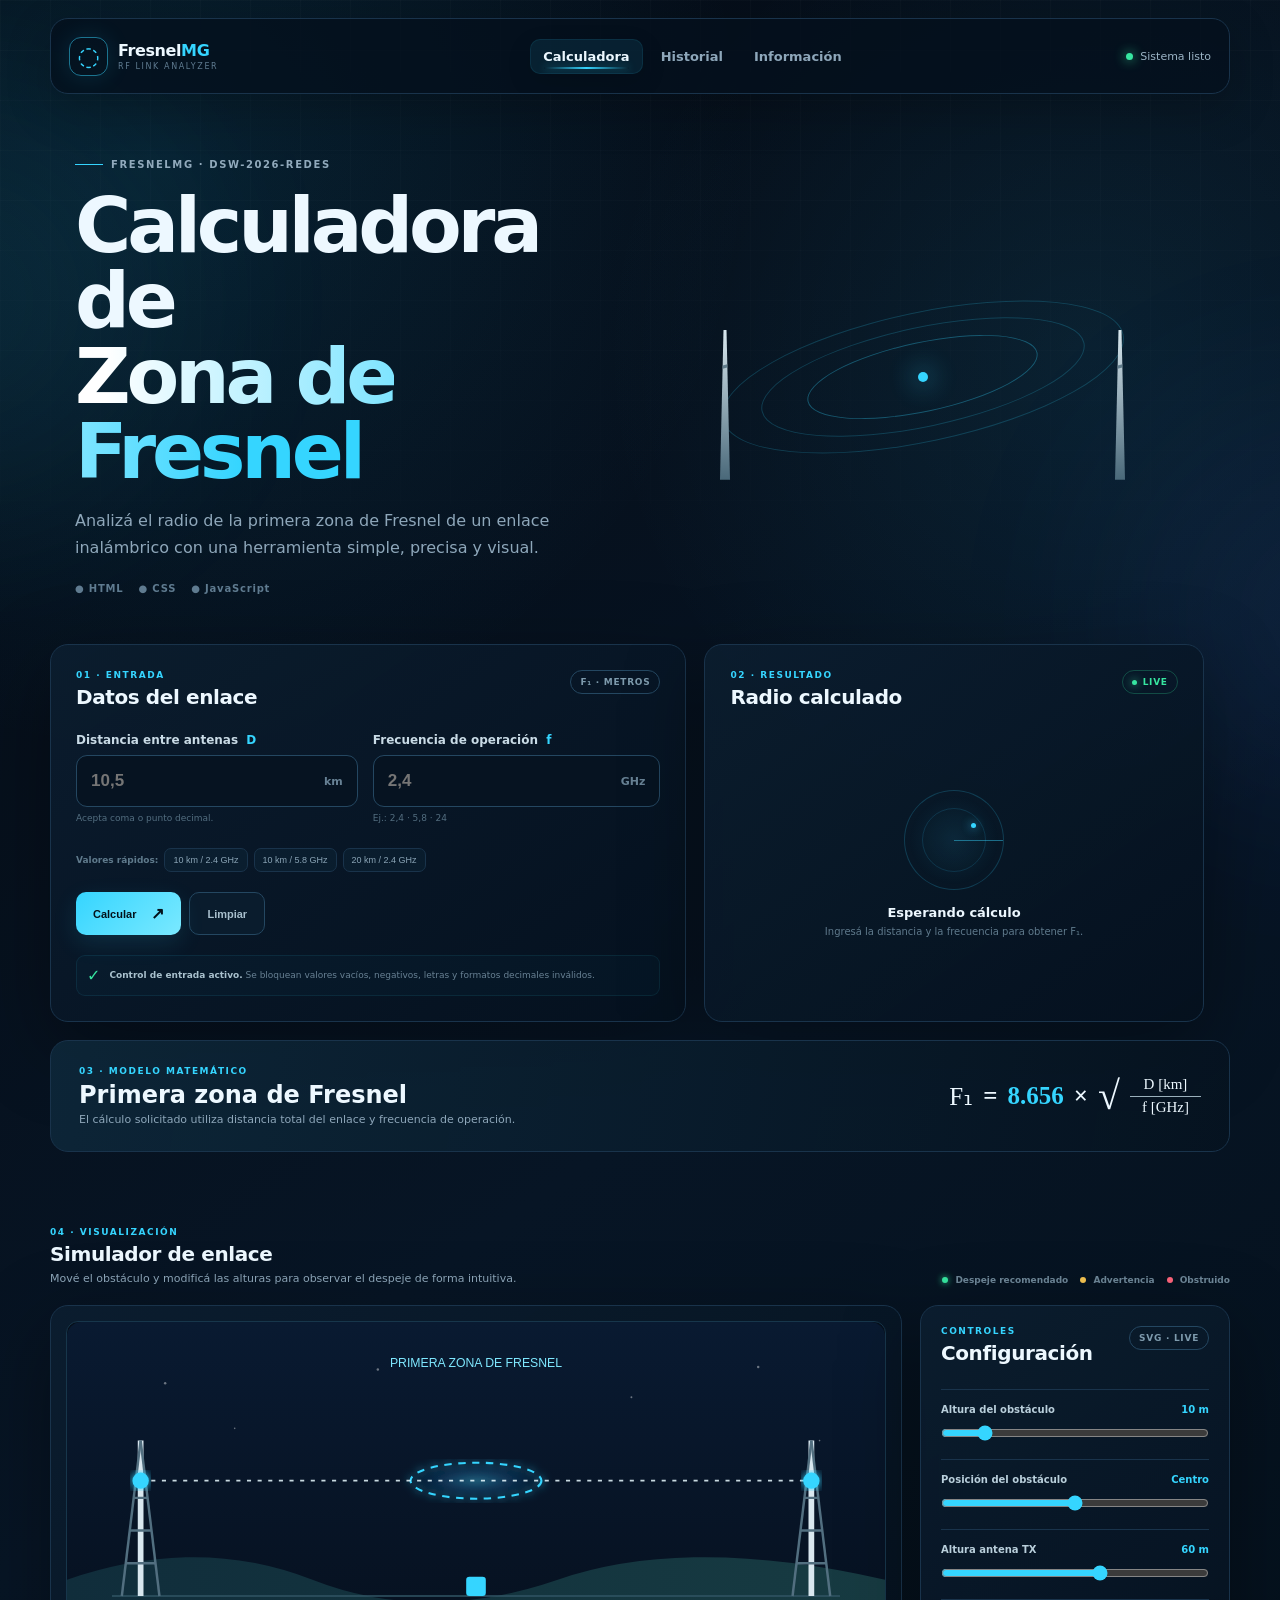
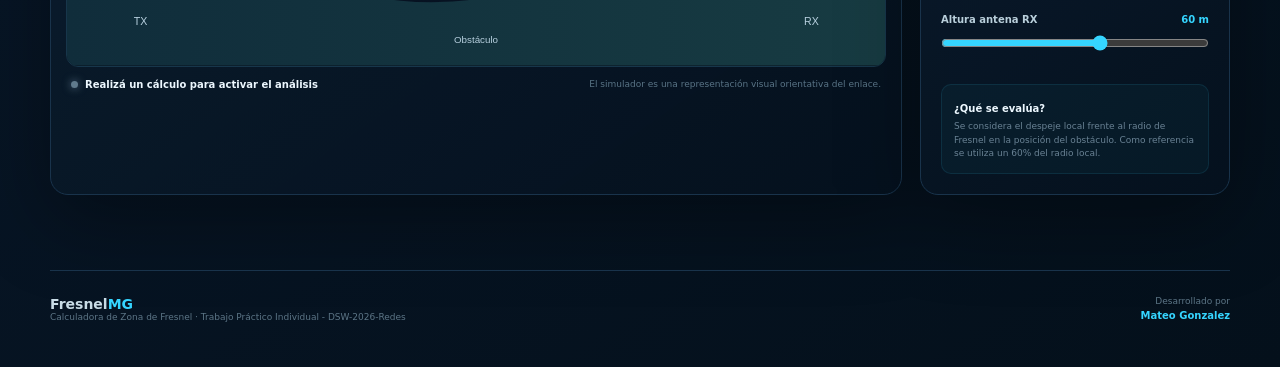
==== index.html @ ba24b6ab "trabajo subido" ====
<!DOCTYPE html>
<html lang="es">
<head>
  <meta charset="UTF-8">
  <meta name="viewport" content="width=device-width, initial-scale=1.0">
  <meta name="description" content="FresnelMG - herramienta profesional para el cálculo y análisis de la primera zona de Fresnel">
  <title>FresnelMG | Calculadora de Zona Fresnel</title>
  <link rel="stylesheet" href="style/styles.css">
</head>
<body>
  <div class="ambient ambient-one"></div>
  <div class="ambient ambient-two"></div>

  <header class="topbar">
    <a class="logo" href="index.html" aria-label="FresnelMG inicio">
      <span class="logo-mark">◌</span>
      <span>
        <strong>Fresnel<span>MG</span></strong>
        <small>RF LINK ANALYZER</small>
      </span>
    </a>

    <nav class="nav" aria-label="Navegación principal">
      <a class="active" href="index.html">Calculadora</a>
      <a class="" href="historial.html">Historial</a>
      <a class="" href="informacion.html">Información</a>
    </nav>

    <div class="status-pill"><i></i> Sistema listo</div>
  </header>

  <main id="inicio">
    <section class="hero" id="calculadora">
      <div class="hero-copy">
        <div class="kicker"><span></span> FresnelMG · DSW-2026-Redes</div>
        <h1>Calculadora de<br><em>Zona de Fresnel</em></h1>
        <p>Analizá el radio de la primera zona de Fresnel de un enlace inalámbrico con una herramienta simple, precisa y visual.</p>
        <div class="hero-meta">
          <span>● HTML</span>
          <span>● CSS</span>
          <span>● JavaScript</span>
        </div>
      </div>

      <div class="hero-orbit" aria-hidden="true">
        <div class="orbit orbit-a"></div>
        <div class="orbit orbit-b"></div>
        <div class="orbit orbit-c"></div>
        <div class="signal-dot"></div>
        <div class="tower tower-left"><b></b></div>
        <div class="tower tower-right"><b></b></div>
      </div>
    </section>
    <section class="workspace">
      <article class="panel calculator-panel">
        <div class="panel-head">
          <div>
            <span class="eyebrow">01 · Entrada</span>
            <h2>Datos del enlace</h2>
          </div>
          <span class="chip">F₁ · METROS</span>
        </div>

        <form id="calcForm" novalidate>
          <div class="input-grid">
            <label class="input-field">
              <span>Distancia entre antenas <b>D</b></span>
              <div class="input-box">
                <input id="distance" type="text" inputmode="decimal" autocomplete="off" placeholder="10,5" maxlength="20">
                <span>km</span>
              </div>
              <small class="hint">Acepta coma o punto decimal.</small>
              <small id="distanceError" class="field-error"></small>
            </label>

            <label class="input-field">
              <span>Frecuencia de operación <b>f</b></span>
              <div class="input-box">
                <input id="frequency" type="text" inputmode="decimal" autocomplete="off" placeholder="2,4" maxlength="20">
                <span>GHz</span>
              </div>
              <small class="hint">Ej.: 2,4 · 5,8 · 24</small>
              <small id="frequencyError" class="field-error"></small>
            </label>
          </div>

          <div class="quick-values">
            <span>Valores rápidos:</span>
            <button type="button" data-distance="10" data-frequency="2.4">10 km / 2.4 GHz</button>
            <button type="button" data-distance="10" data-frequency="5.8">10 km / 5.8 GHz</button>
            <button type="button" data-distance="20" data-frequency="2.4">20 km / 2.4 GHz</button>
          </div>

          <div class="form-actions">
            <button class="btn btn-primary" type="submit"><span>Calcular</span><b>↗</b></button>
            <button class="btn btn-ghost" type="button" id="clearBtn">Limpiar</button>
          </div>
        </form>

        <div class="validation-note">
          <span>✓</span>
          <p><strong>Control de entrada activo.</strong> Se bloquean valores vacíos, negativos, letras y formatos decimales inválidos.</p>
        </div>
      </article>

      <article class="panel result-panel" id="resultPanel">
        <div class="panel-head">
          <div>
            <span class="eyebrow">02 · Resultado</span>
            <h2>Radio calculado</h2>
          </div>
          <span class="live-dot">LIVE</span>
        </div>

        <div id="emptyResult" class="empty-result">
          <div class="radar"><span></span></div>
          <strong>Esperando cálculo</strong>
          <p>Ingresá la distancia y la frecuencia para obtener F₁.</p>
        </div>

        <div id="resultContent" class="result-content hidden">
          <div class="big-number"><span id="resultValue">00.00</span><small>m</small></div>
          <div class="result-badge"><span>✓</span> Cálculo válido</div>
          <div class="calculation-line" id="calculationLine"></div>
          <div class="result-stats">
            <div><span>Distancia</span><strong id="statDistance">—</strong></div>
            <div><span>Frecuencia</span><strong id="statFrequency">—</strong></div>
            <div><span>Precisión</span><strong>2 dec.</strong></div>
          </div>
        </div>
      </article>
    </section>
    <section class="formula-strip">
      <div class="formula-copy">
        <span class="eyebrow">03 · Modelo matemático</span>
        <h2>Primera zona de Fresnel</h2>
        <p>El cálculo solicitado utiliza distancia total del enlace y frecuencia de operación.</p>
      </div>
      <div class="formula">
        <span>F₁</span><b>=</b><strong>8.656</strong><b>×</b><span class="sqrt">√</span>
        <span class="frac"><i>D [km]</i><i>f [GHz]</i></span>
      </div>
    </section>

    <section class="section" id="simulador">
      <div class="section-heading">
        <div>
          <span class="eyebrow">04 · Visualización</span>
          <h2>Simulador de enlace</h2>
          <p>Mové el obstáculo y modificá las alturas para observar el despeje de forma intuitiva.</p>
        </div>
        <div class="legend-inline">
          <span><i class="dot green"></i> Despeje recomendado</span>
          <span><i class="dot yellow"></i> Advertencia</span>
          <span><i class="dot red"></i> Obstruido</span>
        </div>
      </div>

      <div class="simulator-grid">
        <article class="panel simulation-card">
          <div class="scene-wrap">
            <svg id="scene" viewBox="0 0 1000 420" role="img" aria-label="Simulación de dos antenas y zona de Fresnel">
              <defs>
                <linearGradient id="sky" x1="0" x2="0" y1="0" y2="1">
                  <stop offset="0" stop-color="#091a31"/>
                  <stop offset="1" stop-color="#06101e"/>
                </linearGradient>
                <linearGradient id="ground" x1="0" x2="1">
                  <stop offset="0" stop-color="#102d3b"/>
                  <stop offset="1" stop-color="#173b42"/>
                </linearGradient>
                <radialGradient id="zoneFill">
                  <stop offset="0" stop-color="#48d9ff" stop-opacity=".22"/>
                  <stop offset=".65" stop-color="#2196f3" stop-opacity=".08"/>
                  <stop offset="1" stop-color="#2196f3" stop-opacity="0"/>
                </radialGradient>
                <filter id="glow">
                  <feGaussianBlur stdDeviation="5" result="b"/>
                  <feMerge><feMergeNode in="b"/><feMergeNode in="SourceGraphic"/></feMerge>
                </filter>
              </defs>

              <rect width="1000" height="420" rx="18" fill="url(#sky)"/>
              <g opacity=".4">
                <circle cx="120" cy="75" r="1.5" fill="#fff"/>
                <circle cx="205" cy="130" r="1" fill="#fff"/>
                <circle cx="380" cy="58" r="1.5" fill="#fff"/>
                <circle cx="690" cy="92" r="1.2" fill="#fff"/>
                <circle cx="845" cy="55" r="1.5" fill="#fff"/>
                <circle cx="920" cy="145" r="1" fill="#fff"/>
              </g>

              <path d="M0 315 Q160 260 300 315 T600 315 T1000 315 V420 H0Z" fill="url(#ground)"/>
              <line x1="55" y1="335" x2="945" y2="335" stroke="#315565" stroke-width="2"/>

              <ellipse id="fresnelZone" cx="500" cy="145" rx="360" ry="72" fill="url(#zoneFill)" stroke="#35d5ff" stroke-width="2.5" stroke-dasharray="9 8" filter="url(#glow)"/>
              <line id="linkLine" x1="90" y1="145" x2="910" y2="145" stroke="#e9fbff" stroke-opacity=".85" stroke-width="2" stroke-dasharray="5 8"/>

              <g id="leftTower">
                <line x1="90" y1="335" x2="90" y2="145" stroke="#d9e7ef" stroke-width="7"/>
                <line x1="67" y1="335" x2="90" y2="145" stroke="#526f80" stroke-width="3"/>
                <line x1="113" y1="335" x2="90" y2="145" stroke="#526f80" stroke-width="3"/>
                <line x1="72" y1="295" x2="108" y2="295" stroke="#526f80" stroke-width="3"/>
                <line x1="77" y1="255" x2="103" y2="255" stroke="#526f80" stroke-width="3"/>
                <line x1="82" y1="215" x2="98" y2="215" stroke="#526f80" stroke-width="3"/>
                <circle id="leftHead" cx="90" cy="145" r="10" fill="#35d5ff" filter="url(#glow)"/>
              </g>

              <g id="rightTower">
                <line x1="910" y1="335" x2="910" y2="145" stroke="#d9e7ef" stroke-width="7"/>
                <line x1="887" y1="335" x2="910" y2="145" stroke="#526f80" stroke-width="3"/>
                <line x1="933" y1="335" x2="910" y2="145" stroke="#526f80" stroke-width="3"/>
                <line x1="892" y1="295" x2="928" y2="295" stroke="#526f80" stroke-width="3"/>
                <line x1="897" y1="255" x2="923" y2="255" stroke="#526f80" stroke-width="3"/>
                <line x1="902" y1="215" x2="918" y2="215" stroke="#526f80" stroke-width="3"/>
                <circle id="rightHead" cx="910" cy="145" r="10" fill="#35d5ff" filter="url(#glow)"/>
              </g>

              <g id="obstacleGroup">
                <rect id="obstacle" x="488" y="305" width="24" height="30" rx="4" fill="#35d5ff"/>
                <path id="obstacleGlow" d="" fill="none" stroke="#35d5ff" stroke-width="2" opacity=".5"/>
              </g>

              <g id="sceneLabels" fill="#b8d0df" font-family="Inter, sans-serif">
                <text x="90" y="370" text-anchor="middle" font-size="13">TX</text>
                <text x="910" y="370" text-anchor="middle" font-size="13">RX</text>
                <text id="zoneLabel" x="500" y="55" text-anchor="middle" font-size="15" fill="#7fe8ff">PRIMERA ZONA DE FRESNEL</text>
                <text id="obstacleLabel" x="500" y="392" text-anchor="middle" font-size="12">Obstáculo</text>
              </g>
            </svg>
          </div>

          <div class="scene-result" id="sceneResult">
            <div><span class="scene-status-dot"></span><strong>Realizá un cálculo para activar el análisis</strong></div>
            <p>El simulador es una representación visual orientativa del enlace.</p>
          </div>
        </article>

        <aside class="panel controls-card">
          <div class="panel-head">
            <div>
              <span class="eyebrow">Controles</span>
              <h2>Configuración</h2>
            </div>
            <span class="chip">SVG · LIVE</span>
          </div>

          <div class="control">
            <div><label for="obstacleHeight">Altura del obstáculo</label><output id="obstacleHeightValue">10 m</output></div>
            <input id="obstacleHeight" type="range" min="0" max="70" value="10">
          </div>

          <div class="control">
            <div><label for="obstaclePosition">Posición del obstáculo</label><output id="obstaclePositionValue">Centro</output></div>
            <input id="obstaclePosition" type="range" min="5" max="95" value="50">
          </div>

          <div class="control">
            <div><label for="txHeight">Altura antena TX</label><output id="txHeightValue">60 m</output></div>
            <input id="txHeight" type="range" min="30" max="80" value="60">
          </div>

          <div class="control">
            <div><label for="rxHeight">Altura antena RX</label><output id="rxHeightValue">60 m</output></div>
            <input id="rxHeight" type="range" min="30" max="80" value="60">
          </div>

          <div class="sim-note">
            <strong>¿Qué se evalúa?</strong>
            <p>Se considera el despeje local frente al radio de Fresnel en la posición del obstáculo. Como referencia se utiliza un 60% del radio local.</p>
          </div>
        </aside>
      </div>
    </section>
  </main>

  <footer class="footer">
    <div>
      <strong>Fresnel<span>MG</span></strong>
      <p>Calculadora de Zona de Fresnel · Trabajo Práctico Individual - DSW-2026-Redes</p>
    </div>
    <div class="footer-author">
      <span>Desarrollado por</span>
      <strong>Mateo Gonzalez</strong>
    </div>
  </footer>

  <div id="toast" class="toast" role="status"></div>

  <script src="js/script.js"></script>
</body>
</html>
---- style/styles.css ----
*{box-sizing:border-box;margin:0;padding:0}
:root{--bg:#050b14;--bg2:#071525;--panel:rgba(9,22,38,.82);--line:#19334b;--line2:#244761;--text:#edf8ff;--muted:#8ea7ba;--cyan:#35d5ff;--cyan2:#149ed0;--green:#37e6a1;--yellow:#f5c451;--red:#ff657c;--shadow:0 24px 80px rgba(0,0,0,.35)}
html{scroll-behavior:smooth}
body{min-height:100vh;background:radial-gradient(circle at 12% 8%,rgba(20,158,208,.14),transparent 28%),radial-gradient(circle at 85% 18%,rgba(53,213,255,.08),transparent 25%),linear-gradient(145deg,var(--bg),var(--bg2) 55%,#04101b);color:var(--text);font-family:Inter,ui-sans-serif,system-ui,-apple-system,BlinkMacSystemFont,"Segoe UI",sans-serif;overflow-x:hidden}
body:before{content:"";position:fixed;inset:0;pointer-events:none;background-image:linear-gradient(rgba(255,255,255,.018) 1px,transparent 1px),linear-gradient(90deg,rgba(255,255,255,.018) 1px,transparent 1px);background-size:50px 50px;mask-image:linear-gradient(to bottom,black,transparent 80%);z-index:-2}
.ambient{position:fixed;width:420px;height:420px;border-radius:50%;filter:blur(110px);opacity:.08;pointer-events:none;z-index:-1}.ambient-one{background:#35d5ff;top:10%;left:-250px}.ambient-two{background:#4f7cff;right:-260px;top:45%}
.topbar{width:min(1180px,calc(100% - 32px));height:76px;margin:18px auto 0;border:1px solid var(--line);background:rgba(5,16,29,.78);backdrop-filter:blur(20px);border-radius:18px;display:flex;align-items:center;padding:0 18px;position:sticky;top:14px;z-index:20;box-shadow:0 15px 45px rgba(0,0,0,.22)}
.logo{display:flex;align-items:center;gap:10px;color:var(--text);text-decoration:none;min-width:225px}.logo-mark{width:39px;height:39px;display:grid;place-items:center;border:1px solid rgba(53,213,255,.5);border-radius:12px;color:var(--cyan);font-size:26px;box-shadow:0 0 24px rgba(53,213,255,.12)}.logo strong{display:block;letter-spacing:-.4px}.logo strong span,.footer strong span{color:var(--cyan)}.logo small{display:block;color:#607c91;font-size:8px;letter-spacing:.2em;margin-top:2px}
.nav{display:flex;gap:5px;flex:1;justify-content:center;align-items:center}
.nav a{position:relative;color:var(--muted);text-decoration:none;font-size:13px;font-weight:700;padding:10px 13px;border-radius:10px;transition:color .25s ease,background .25s ease,transform .25s ease,box-shadow .25s ease;overflow:hidden}
.nav a::before{content:"";position:absolute;left:14px;right:14px;bottom:5px;height:2px;border-radius:999px;background:linear-gradient(90deg,transparent,var(--cyan),transparent);transform:scaleX(0);transform-origin:center;transition:transform .3s ease,opacity .3s ease;opacity:.65}
.nav a::after{content:"";position:absolute;top:0;left:-90%;width:55%;height:100%;background:linear-gradient(90deg,transparent,rgba(255,255,255,.13),transparent);transform:skewX(-18deg);transition:left .55s ease;pointer-events:none}
.nav a:hover{color:var(--text);background:rgba(53,213,255,.07);transform:translateY(-1px)}
.nav a:hover::before,.nav a.active::before{transform:scaleX(1)}
.nav a:hover::after{left:135%}
.nav a.active{color:var(--text);background:rgba(53,213,255,.09);box-shadow:inset 0 0 0 1px rgba(53,213,255,.09),0 8px 24px rgba(0,0,0,.14)}
.nav a.active::before{opacity:1;box-shadow:0 0 10px rgba(53,213,255,.45)}
.nav a:focus-visible{outline:2px solid rgba(53,213,255,.7);outline-offset:2px}
.status-pill{font-size:11px;color:#9bb4c5;display:flex;align-items:center;gap:7px;min-width:120px;justify-content:flex-end}.status-pill i{width:7px;height:7px;border-radius:50%;background:var(--green);box-shadow:0 0 12px var(--green)}
main{width:min(1180px,calc(100% - 32px));margin:auto}
.hero{min-height:390px;display:grid;grid-template-columns:1fr 1fr;align-items:center;position:relative;padding:65px 25px 50px}.hero-copy{max-width:650px}.kicker{display:flex;align-items:center;gap:8px;color:#91aabc;text-transform:uppercase;letter-spacing:.16em;font-size:10px;font-weight:800}.kicker span{width:28px;height:1px;background:var(--cyan)}h1{font-size:clamp(44px,6vw,78px);line-height:.98;letter-spacing:-.055em;margin:18px 0}h1 em{font-style:normal;color:transparent;background:linear-gradient(90deg,#fff 5%,var(--cyan) 80%);background-clip:text;-webkit-background-clip:text} .hero-copy>p{max-width:560px;color:var(--muted);font-size:16px;line-height:1.7}.hero-meta{display:flex;gap:15px;flex-wrap:wrap;margin-top:22px;color:#607c91;font-size:10px;font-weight:800;letter-spacing:.08em}
.hero-orbit{height:330px;position:relative;display:grid;place-items:center}.orbit{position:absolute;border:1px solid rgba(53,213,255,.2);border-radius:50%;transform:rotate(-12deg)}.orbit-a{width:410px;height:130px}.orbit-b{width:330px;height:100px}.orbit-c{width:235px;height:70px;border-color:rgba(53,213,255,.32)}.signal-dot{width:10px;height:10px;border-radius:50%;background:var(--cyan);box-shadow:0 0 25px 8px rgba(53,213,255,.2);animation:pulse 2.5s infinite}.tower{position:absolute;bottom:62px;width:10px;height:150px;background:linear-gradient(#d9e8ef,#496879);clip-path:polygon(35% 0,65% 0,100% 100%,0 100%)}.tower b{position:absolute;width:30px;height:3px;background:#617c8b;top:35px;left:-10px;transform:rotate(-15deg)}.tower-left{left:80px}.tower-right{right:80px}@keyframes pulse{50%{transform:scale(1.5);opacity:.7}}
.workspace{display:grid;grid-template-columns:1.05fr .95fr;gap:18px}.panel{border:1px solid var(--line);background:linear-gradient(145deg,rgba(12,30,48,.88),rgba(5,17,30,.92));border-radius:18px;box-shadow:var(--shadow);backdrop-filter:blur(14px)}.calculator-panel,.result-panel{padding:25px}.panel-head{display:flex;justify-content:space-between;align-items:flex-start;gap:15px;margin-bottom:24px}.eyebrow{display:block;color:var(--cyan);font-size:9px;letter-spacing:.17em;font-weight:900;text-transform:uppercase;margin-bottom:5px}.panel h2,.section-heading h2{font-size:20px;letter-spacing:-.02em}.chip,.live-dot{border:1px solid var(--line2);border-radius:999px;padding:6px 9px;color:#7e9bad;font-size:9px;font-weight:900;letter-spacing:.08em}.live-dot{color:var(--green);border-color:rgba(55,230,161,.25);display:flex;align-items:center;gap:6px}.live-dot:before{content:"";width:5px;height:5px;background:var(--green);border-radius:50%;box-shadow:0 0 8px var(--green)}
.input-grid{display:grid;grid-template-columns:1fr 1fr;gap:15px}.input-field>span{display:block;font-size:12px;font-weight:800;color:#c9dbe6;margin-bottom:8px}.input-field>span b{color:var(--cyan);margin-left:4px}.input-box{height:52px;display:flex;align-items:center;border:1px solid var(--line2);background:#061321;border-radius:11px;transition:.2s}.input-box:focus-within{border-color:var(--cyan);box-shadow:0 0 0 3px rgba(53,213,255,.07)}.input-box.invalid{border-color:var(--red);box-shadow:0 0 0 3px rgba(255,101,124,.07)}.input-box input{min-width:0;flex:1;height:100%;border:0;outline:0;background:transparent;color:var(--text);font-size:17px;font-weight:750;padding:0 14px}.input-box>span{color:#678194;font-size:11px;font-weight:900;padding-right:14px}.hint{display:block;color:#536e80;font-size:9px;margin-top:6px}.field-error{display:block;color:var(--red);font-size:9px;min-height:13px;margin-top:4px}.quick-values{display:flex;align-items:center;gap:6px;flex-wrap:wrap;margin-top:8px}.quick-values>span{color:#5f7a8c;font-size:9px;font-weight:800}.quick-values button{border:1px solid var(--line);background:rgba(53,213,255,.035);color:#8ba5b7;border-radius:7px;padding:6px 8px;font-size:9px;cursor:pointer}.quick-values button:hover{border-color:#35627c;color:var(--cyan)}
.form-actions{display:flex;gap:8px;margin-top:20px}.btn{border:0;border-radius:10px;padding:12px 17px;font-weight:900;font-size:11px;cursor:pointer;transition:.18s}.btn:hover{transform:translateY(-1px)}.btn-primary{background:linear-gradient(135deg,var(--cyan),#7ae9ff);color:#03111a;box-shadow:0 8px 25px rgba(53,213,255,.12);display:flex;align-items:center;gap:15px}.btn-primary b{font-size:16px}.btn-ghost{background:#0a1c2d;border:1px solid var(--line2);color:#a9c0ce}.btn.small{padding:9px 12px}.validation-note{display:flex;gap:9px;align-items:center;margin-top:20px;padding:10px;border:1px solid rgba(53,213,255,.09);background:rgba(53,213,255,.025);border-radius:9px}.validation-note span{color:var(--green);font-weight:900}.validation-note p{font-size:9px;color:#688194;line-height:1.45}.validation-note strong{color:#a9c1ce}
.empty-result{min-height:260px;display:grid;place-content:center;text-align:center}.empty-result strong{margin-top:15px;font-size:13px}.empty-result p{color:#5f7a8c;font-size:10px;margin-top:6px}.radar{width:100px;height:100px;border:1px solid rgba(53,213,255,.2);border-radius:50%;margin:auto;position:relative;overflow:hidden;background:radial-gradient(circle,rgba(53,213,255,.09),transparent 65%)}.radar:before{content:"";position:absolute;width:50%;height:1px;top:50%;left:50%;background:rgba(53,213,255,.45);transform-origin:left;animation:scan 2s linear infinite}.radar:after{content:"";position:absolute;inset:17px;border:1px solid rgba(53,213,255,.14);border-radius:50%}.radar span{position:absolute;width:5px;height:5px;background:var(--cyan);border-radius:50%;top:32px;left:66px;box-shadow:0 0 10px var(--cyan)}@keyframes scan{to{transform:rotate(360deg)}}
.hidden{display:none!important}.result-content{min-height:260px;display:flex;flex-direction:column;align-items:center;justify-content:center}.big-number{display:flex;align-items:baseline;gap:7px;color:var(--cyan);text-shadow:0 0 30px rgba(53,213,255,.13)}.big-number span{font-size:clamp(55px,7vw,82px);font-weight:900;letter-spacing:-.065em;line-height:1}.big-number small{font-size:14px;color:#7fa0b2;font-weight:900}.result-badge{margin-top:12px;color:var(--green);background:rgba(55,230,161,.06);border:1px solid rgba(55,230,161,.18);border-radius:999px;padding:6px 10px;font-size:9px;font-weight:900}.calculation-line{font-family:Georgia,serif;color:#7c99aa;font-size:13px;margin:14px 0;text-align:center}.result-stats{width:100%;display:grid;grid-template-columns:repeat(3,1fr);border-top:1px solid var(--line);margin-top:5px;padding-top:16px;gap:10px}.result-stats div{text-align:center}.result-stats span{display:block;color:#557184;font-size:8px;text-transform:uppercase;letter-spacing:.12em}.result-stats strong{display:block;margin-top:4px;font-size:11px;color:#c6d9e4}
.formula-strip{margin-top:18px;padding:25px 28px;border:1px solid var(--line);background:linear-gradient(100deg,rgba(14,42,61,.8),rgba(6,19,32,.75));border-radius:18px;display:flex;align-items:center;justify-content:space-between;gap:25px}.formula-copy p{color:var(--muted);font-size:11px;margin-top:4px}.formula{display:flex;align-items:center;gap:10px;font-family:Georgia,"Times New Roman",serif;font-size:25px;white-space:nowrap}.formula strong{color:var(--cyan)}.formula .sqrt{font-size:40px;line-height:0}.frac{display:inline-flex;flex-direction:column;text-align:center;font-size:15px;line-height:1.05}.frac i{font-style:normal;padding:3px 12px}.frac i:first-child{border-bottom:1px solid #9ab0bc}
.section{padding:75px 0 0}.section-heading{display:flex;justify-content:space-between;align-items:flex-end;gap:20px;margin-bottom:20px}.section-heading>div:first-child{max-width:680px}.section-heading p{color:var(--muted);font-size:11px;margin-top:6px}.legend-inline{display:flex;gap:12px;flex-wrap:wrap;color:#6e8798;font-size:9px;font-weight:800}.dot{width:6px;height:6px;border-radius:50%;display:inline-block;margin-right:4px}.green{background:var(--green);box-shadow:0 0 7px var(--green)}.yellow{background:var(--yellow)}.red{background:var(--red)}
.simulator-grid{display:grid;grid-template-columns:1fr 310px;gap:18px}.simulation-card{padding:15px}.scene-wrap{overflow:hidden;border-radius:12px;border:1px solid #17364b;background:#06101b}.scene-wrap svg{display:block;width:100%;height:auto}.scene-result{display:flex;justify-content:space-between;align-items:center;padding:12px 5px 3px;gap:15px}.scene-result div{font-size:10px}.scene-result p{color:#597486;font-size:9px}.scene-status-dot{display:inline-block;width:7px;height:7px;background:#617b8d;border-radius:50%;margin-right:7px}.controls-card{padding:20px}.control{padding:14px 0;border-top:1px solid var(--line)}.control:first-of-type{border-top:0}.control>div{display:flex;justify-content:space-between;gap:10px;margin-bottom:10px}.control label{font-size:10px;color:#b9cfdb;font-weight:800}.control output{font-size:10px;color:var(--cyan);font-weight:900}.control input[type=range]{width:100%;accent-color:var(--cyan);cursor:pointer}.sim-note{margin-top:15px;padding:12px;border-radius:10px;background:rgba(53,213,255,.04);border:1px solid rgba(53,213,255,.1)}.sim-note strong{font-size:10px}.sim-note p{color:#698294;font-size:9px;line-height:1.5;margin-top:4px}
.history-card{padding:15px}.history-toolbar{display:flex;justify-content:space-between;gap:15px;align-items:center;margin-bottom:10px}.history-count{color:#668094;font-size:10px}.history-count strong{color:var(--cyan);font-size:16px}.history-toolbar input{width:min(320px,100%);background:#061321;border:1px solid var(--line);outline:0;color:var(--text);border-radius:9px;padding:9px 11px;font-size:10px}.table-wrap{overflow:auto}table{width:100%;border-collapse:collapse;min-width:620px}th,td{text-align:left;padding:12px 10px;border-top:1px solid var(--line);font-size:10px}th{color:#597486;font-size:8px;text-transform:uppercase;letter-spacing:.12em}td{color:#b9ced9}td strong{color:var(--cyan)}.delete-row{border:0;background:transparent;color:#607b8d;cursor:pointer;font-size:13px}.delete-row:hover{color:var(--red)}.empty-history{text-align:center;padding:35px;color:#5c7586;font-size:10px}
.info-grid{display:grid;grid-template-columns:repeat(4,1fr);gap:12px}.info-card{border:1px solid var(--line);background:rgba(8,23,38,.75);border-radius:15px;padding:19px}.info-icon{width:38px;height:38px;display:grid;place-items:center;border:1px solid rgba(53,213,255,.18);border-radius:10px;color:var(--cyan);font-weight:900;font-size:11px;margin-bottom:18px}.info-card h3{font-size:13px;margin-bottom:6px}.info-card p{color:#71899a;font-size:10px;line-height:1.6;min-height:50px}.info-card strong{display:block;color:#5b7789;font-size:9px;margin-top:12px}.formula-explanation{margin-top:14px;padding:22px;display:grid;grid-template-columns:1fr 1fr;gap:20px;align-items:center}.formula.large{font-size:29px;margin-top:15px}.truncate-box{padding-left:22px;border-left:1px solid var(--line)}.truncate-box h3{font-size:16px;margin:7px 0}.truncate-box p{color:#71899a;font-size:10px;line-height:1.6}
.footer{width:min(1180px,calc(100% - 32px));margin:75px auto 20px;padding:25px 0;border-top:1px solid var(--line);display:flex;justify-content:space-between;gap:20px;color:#5c7586;font-size:9px}.footer strong{color:#c9dce6;font-size:14px}.footer-author{text-align:right}.footer-author span{display:block;margin-bottom:4px}.footer-author strong{color:var(--cyan);font-size:10px}
.toast{position:fixed;right:20px;bottom:20px;background:#0b2032;border:1px solid var(--line2);color:#d5e7ef;padding:11px 14px;border-radius:10px;font-size:10px;box-shadow:var(--shadow);transform:translateY(20px);opacity:0;pointer-events:none;transition:.25s;z-index:50}.toast.show{transform:none;opacity:1}
@media(max-width:900px){.nav a{padding:8px}.status-pill{display:none}.hero{grid-template-columns:1fr}.hero-orbit{height:240px}.workspace,.simulator-grid{grid-template-columns:1fr}.info-grid{grid-template-columns:1fr 1fr}.formula-strip{align-items:flex-start;flex-direction:column}.formula{align-self:center}}
@media(max-width:620px){.topbar{width:calc(100% - 18px);height:auto;min-height:62px;flex-wrap:wrap;padding:10px 12px;gap:8px;top:8px}.logo{min-width:auto}.nav{order:3;width:100%;overflow:auto;justify-content:flex-start}.nav a{font-size:10px;white-space:nowrap}.hero{padding:50px 8px 35px;min-height:0}.hero-orbit{display:none}h1{font-size:47px}.workspace,.input-grid,.info-grid{grid-template-columns:1fr}.calculator-panel,.result-panel{padding:19px}.section{padding-top:55px}.section-heading{align-items:flex-start;flex-direction:column}.legend-inline{display:none}.history-toolbar{align-items:stretch;flex-direction:column}.history-toolbar input{width:100%}.formula-explanation{grid-template-columns:1fr}.truncate-box{padding-left:0;padding-top:18px;border-left:0;border-top:1px solid var(--line)}.formula.large{font-size:22px}.footer{flex-direction:column}.footer-author{text-align:left}.formula-strip{padding:20px}.formula{font-size:20px}.form-actions{flex-direction:column}.btn{width:100%}}

/* =========================================================
   ANIMACIONES PRO — FresnelMG
   ========================================================= */

@keyframes ambientFloatOne {
  0%, 100% { transform: translate3d(0, 0, 0) scale(1); opacity: .08; }
  50% { transform: translate3d(80px, 45px, 0) scale(1.12); opacity: .12; }
}

@keyframes ambientFloatTwo {
  0%, 100% { transform: translate3d(0, 0, 0) scale(1); opacity: .08; }
  50% { transform: translate3d(-70px, -35px, 0) scale(1.16); opacity: .12; }
}

.ambient-one { animation: ambientFloatOne 12s ease-in-out infinite; }
.ambient-two { animation: ambientFloatTwo 15s ease-in-out infinite; }

@keyframes orbitOuter {
  0% { transform: rotate(-12deg) scale(1); opacity: .45; }
  50% { transform: rotate(8deg) scale(1.055); opacity: .9; }
  100% { transform: rotate(-12deg) scale(1); opacity: .45; }
}

@keyframes orbitMiddle {
  0% { transform: rotate(12deg) scale(1); opacity: .35; }
  50% { transform: rotate(-8deg) scale(.94); opacity: .75; }
  100% { transform: rotate(12deg) scale(1); opacity: .35; }
}

@keyframes orbitInner {
  0%, 100% { transform: rotate(-12deg) scale(1); opacity: .55; }
  50% { transform: rotate(-12deg) scale(1.12); opacity: 1; }
}

.orbit-a { animation: orbitOuter 7s ease-in-out infinite; }
.orbit-b { animation: orbitMiddle 5.5s ease-in-out infinite; }
.orbit-c { animation: orbitInner 3.8s ease-in-out infinite; }

@keyframes signalPulse {
  0%, 100% { transform: scale(.85); opacity: .65; box-shadow: 0 0 18px 5px rgba(53,213,255,.14); }
  50% { transform: scale(1.45); opacity: 1; box-shadow: 0 0 32px 12px rgba(53,213,255,.28); }
}

.signal-dot { animation: signalPulse 2.2s ease-in-out infinite; }

@keyframes towerBeacon {
  0%, 78%, 100% { opacity: .5; box-shadow: 0 0 0 rgba(53,213,255,0); }
  85%, 93% { opacity: 1; box-shadow: 0 0 18px 4px rgba(53,213,255,.35); }
}

.tower b { animation: towerBeacon 3.2s ease-in-out infinite; }
.tower-right b { animation-delay: 1.1s; }

@keyframes radarScan {
  to { transform: rotate(360deg); }
}

.radar:before { animation: radarScan 2s linear infinite; }

@keyframes panelEnter {
  from { opacity: 0; transform: translateY(22px); }
  to { opacity: 1; transform: translateY(0); }
}

.hero-copy { animation: panelEnter .75s cubic-bezier(.2,.75,.25,1) both; }
.hero-orbit { animation: panelEnter .9s .12s cubic-bezier(.2,.75,.25,1) both; }
.workspace .panel { animation: panelEnter .7s .18s cubic-bezier(.2,.75,.25,1) both; }
.formula-strip { animation: panelEnter .7s .28s cubic-bezier(.2,.75,.25,1) both; }
.section-heading { animation: panelEnter .7s .12s cubic-bezier(.2,.75,.25,1) both; }

@keyframes liveBlink {
  0%, 100% { opacity: 1; }
  50% { opacity: .35; }
}

.live-dot:before,
.status-pill i { animation: liveBlink 1.6s ease-in-out infinite; }

@keyframes linkFlow {
  to { stroke-dashoffset: -52; }
}

#linkLine {
  animation: linkFlow 1.4s linear infinite;
}

@keyframes fresnelBreath {
  0%, 100% { opacity: .52; }
  50% { opacity: .9; }
}

#fresnelZone {
  transform-box: fill-box;
  transform-origin: center;
  animation: fresnelBreath 2.8s ease-in-out infinite;
}

@keyframes obstacleGlowPulse {
  0%, 100% { opacity: .35; }
  50% { opacity: .9; }
}

#obstacleGlow { animation: obstacleGlowPulse 1.8s ease-in-out infinite; }

@keyframes resultGlow {
  0%, 100% { text-shadow: 0 0 22px rgba(53,213,255,.08); }
  50% { text-shadow: 0 0 42px rgba(53,213,255,.28); }
}

.big-number { animation: resultGlow 2.5s ease-in-out infinite; }

.btn-primary { position: relative; overflow: hidden; }
.btn-primary::after {
  content: "";
  position: absolute;
  top: -80%;
  left: -35%;
  width: 28%;
  height: 260%;
  background: rgba(255,255,255,.32);
  transform: rotate(22deg) translateX(-220%);
  transition: transform .65s ease;
  pointer-events: none;
}
.btn-primary:hover::after { transform: rotate(22deg) translateX(520%); }

@keyframes logoGlow {
  0%, 100% { box-shadow: 0 0 18px rgba(53,213,255,.08); }
  50% { box-shadow: 0 0 28px rgba(53,213,255,.24); }
}
.logo-mark { animation: logoGlow 3s ease-in-out infinite; }

/* Estado de carga: evita que las animaciones parezcan cortadas al entrar */
body { animation: pageFade .55s ease both; }
@keyframes pageFade {
  from { opacity: 0; }
  to { opacity: 1; }
}

@media (prefers-reduced-motion: reduce) {
  *, *::before, *::after {
    animation-duration: .01ms !important;
    animation-iteration-count: 1 !important;
    scroll-behavior: auto !important;
    transition-duration: .01ms !important;
  }
}


/* ================= NAVBAR + TRANSICIÓN ENTRE PÁGINAS ================= */
@keyframes navEnter {
  from { opacity:0; transform:translateY(-7px); }
  to { opacity:1; transform:translateY(0); }
}
.nav a { animation: navEnter .5s cubic-bezier(.2,.75,.25,1) both; }
.nav a:nth-child(1){animation-delay:.08s}.nav a:nth-child(2){animation-delay:.14s}.nav a:nth-child(3){animation-delay:.20s}

@keyframes pageEnter {
  from { opacity:0; transform:translateY(8px); filter:blur(3px); }
  to { opacity:1; transform:translateY(0); filter:blur(0); }
}
body.page-enter main, body.page-enter .footer { animation:pageEnter .55s cubic-bezier(.2,.75,.25,1) both; }
body.page-exit { animation:pageExit .22s ease forwards; pointer-events:none; }
@keyframes pageExit { to { opacity:0; transform:translateY(-5px); } }

@media (prefers-reduced-motion: reduce) {
  .nav a, body.page-enter main, body.page-enter .footer { animation:none !important; }
}


/* ================= INFORMACIÓN AMPLIADA ================= */
.info-grid-four{grid-template-columns:repeat(4,1fr)}
.info-feature{grid-column:span 2}
.info-long-text{color:#71899a;font-size:10px;line-height:1.7;margin-top:16px;max-width:620px}
.info-block{margin-top:58px}
.compact-heading{margin-bottom:16px}
.frequency-grid{display:grid;grid-template-columns:repeat(4,1fr);gap:12px}
.frequency-card{display:flex;gap:14px;align-items:flex-start;border:1px solid var(--line);background:rgba(8,23,38,.75);border-radius:15px;padding:18px;transition:transform .25s ease,border-color .25s ease,box-shadow .25s ease}
.frequency-card:hover{transform:translateY(-4px);border-color:rgba(53,213,255,.28);box-shadow:0 15px 35px rgba(0,0,0,.2)}
.frequency-card>span{display:grid;place-items:center;min-width:48px;height:48px;border:1px solid rgba(53,213,255,.2);border-radius:12px;color:var(--cyan);font-size:10px;font-weight:900}
.frequency-card h3{font-size:13px;margin:2px 0 6px}.frequency-card p{color:#71899a;font-size:10px;line-height:1.6}
.split-info{display:grid;grid-template-columns:1fr 1fr;gap:14px}
.explanation-card{display:flex;gap:18px;align-items:center;border:1px solid var(--line);background:linear-gradient(145deg,rgba(12,30,48,.88),rgba(5,17,30,.92));border-radius:16px;padding:20px;transition:transform .25s ease,border-color .25s ease}
.explanation-card:hover{transform:translateY(-3px);border-color:rgba(53,213,255,.24)}
.big-info-icon{min-width:66px;height:66px;display:grid;place-items:center;border-radius:16px;background:rgba(53,213,255,.07);border:1px solid rgba(53,213,255,.2);color:var(--cyan);font-size:15px;font-weight:900;box-shadow:inset 0 0 22px rgba(53,213,255,.04)}
.explanation-card h3{font-size:14px;margin-bottom:6px}.explanation-card p{color:#71899a;font-size:10px;line-height:1.7}
.problem-grid{display:grid;grid-template-columns:repeat(4,1fr);gap:12px}
.problem-card{border:1px solid var(--line);background:rgba(8,23,38,.75);border-radius:15px;padding:20px;transition:transform .25s ease,border-color .25s ease}
.problem-card:hover{transform:translateY(-4px);border-color:rgba(255,101,124,.22)}
.problem-card>span{display:grid;place-items:center;width:38px;height:38px;border-radius:10px;background:rgba(255,101,124,.06);border:1px solid rgba(255,101,124,.16);color:var(--red);font-weight:900;margin-bottom:16px}
.problem-card h3{font-size:13px;margin-bottom:6px}.problem-card p{color:#71899a;font-size:10px;line-height:1.65}
.conclusion-card{margin-top:58px;display:flex;gap:20px;align-items:flex-start;padding:26px;border:1px solid rgba(55,230,161,.16);background:linear-gradient(135deg,rgba(55,230,161,.055),rgba(8,23,38,.72));border-radius:18px;box-shadow:var(--shadow)}
.conclusion-mark{display:grid;place-items:center;width:48px;height:48px;min-width:48px;border-radius:14px;color:var(--green);border:1px solid rgba(55,230,161,.2);background:rgba(55,230,161,.06);font-size:20px;font-weight:900}.conclusion-card h2{font-size:19px;margin:5px 0 8px}.conclusion-card p{color:#71899a;font-size:10px;line-height:1.75;max-width:850px}
@media(max-width:900px){.info-grid-four,.frequency-grid,.problem-grid{grid-template-columns:1fr 1fr}.info-feature{grid-column:span 2}.split-info{grid-template-columns:1fr}}
@media(max-width:620px){.info-grid-four,.frequency-grid,.problem-grid{grid-template-columns:1fr}.info-feature{grid-column:span 1}.conclusion-card{flex-direction:column}.explanation-card{align-items:flex-start}}
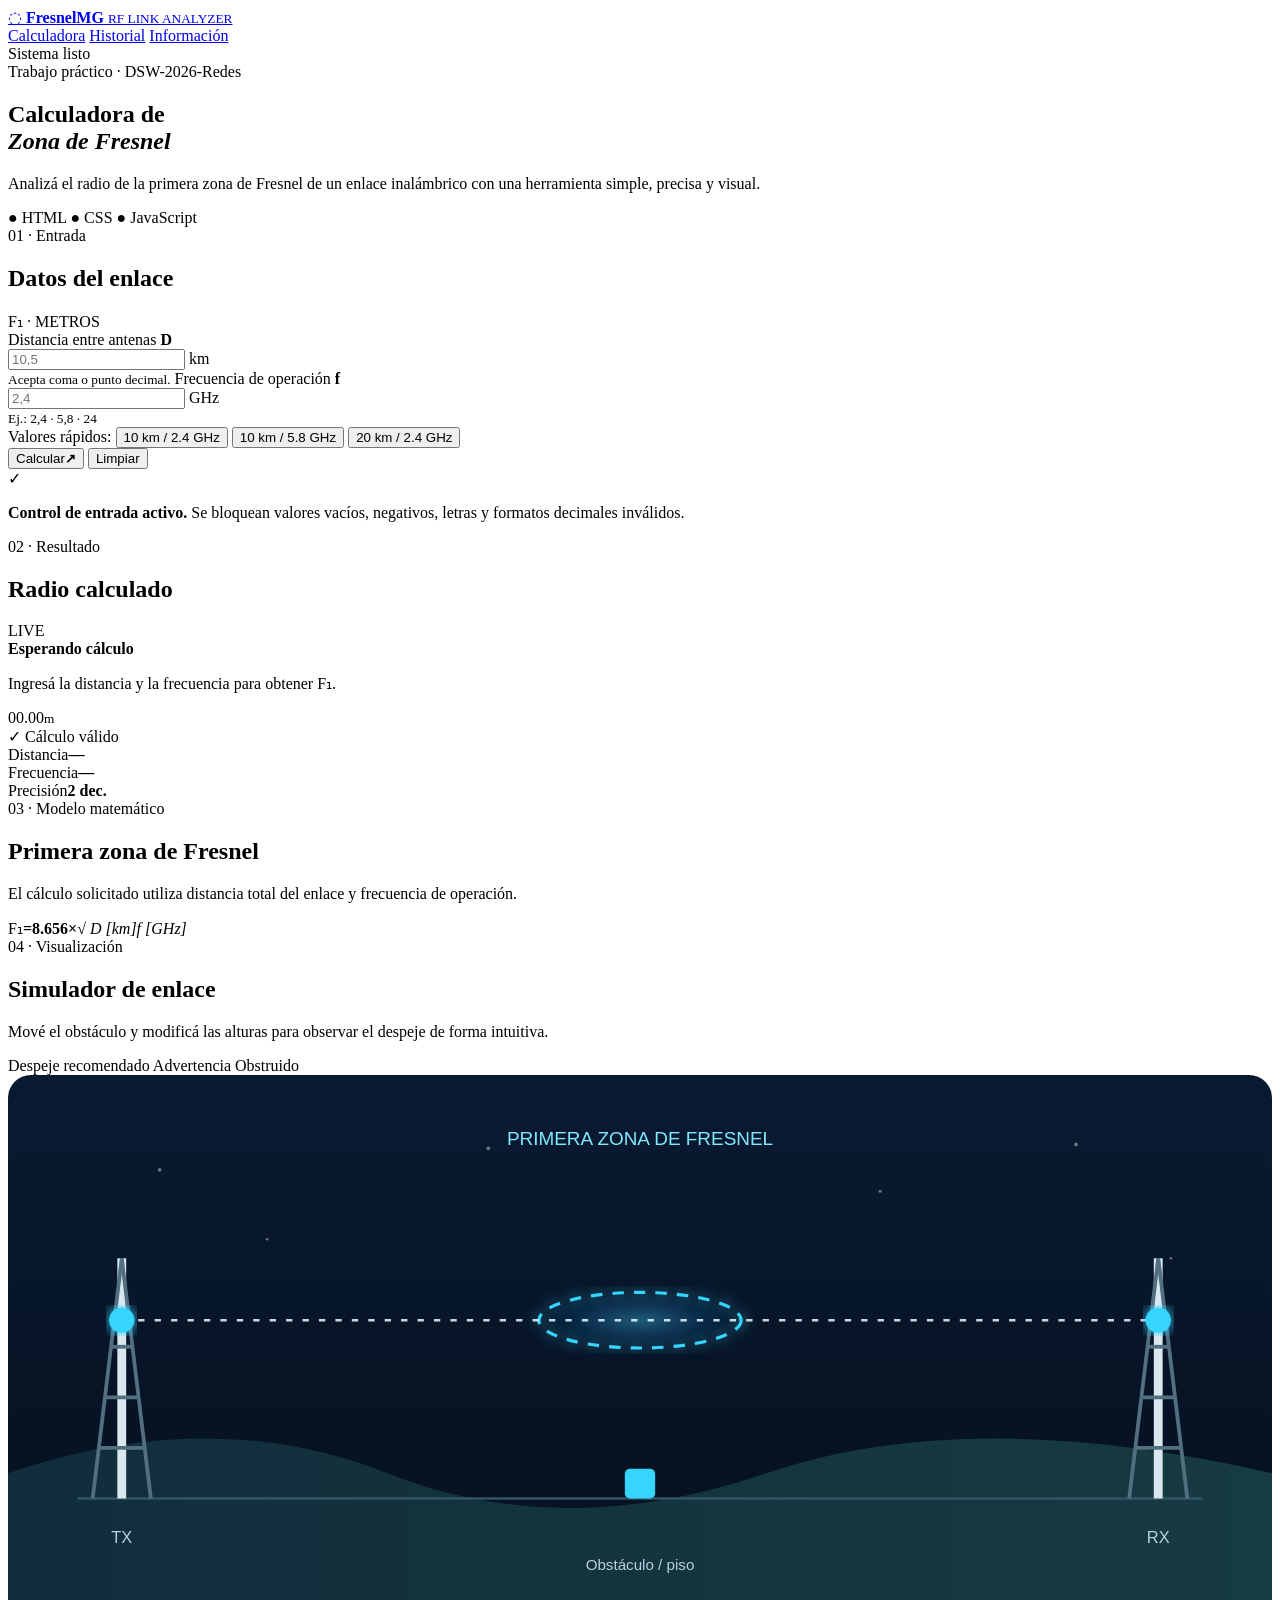
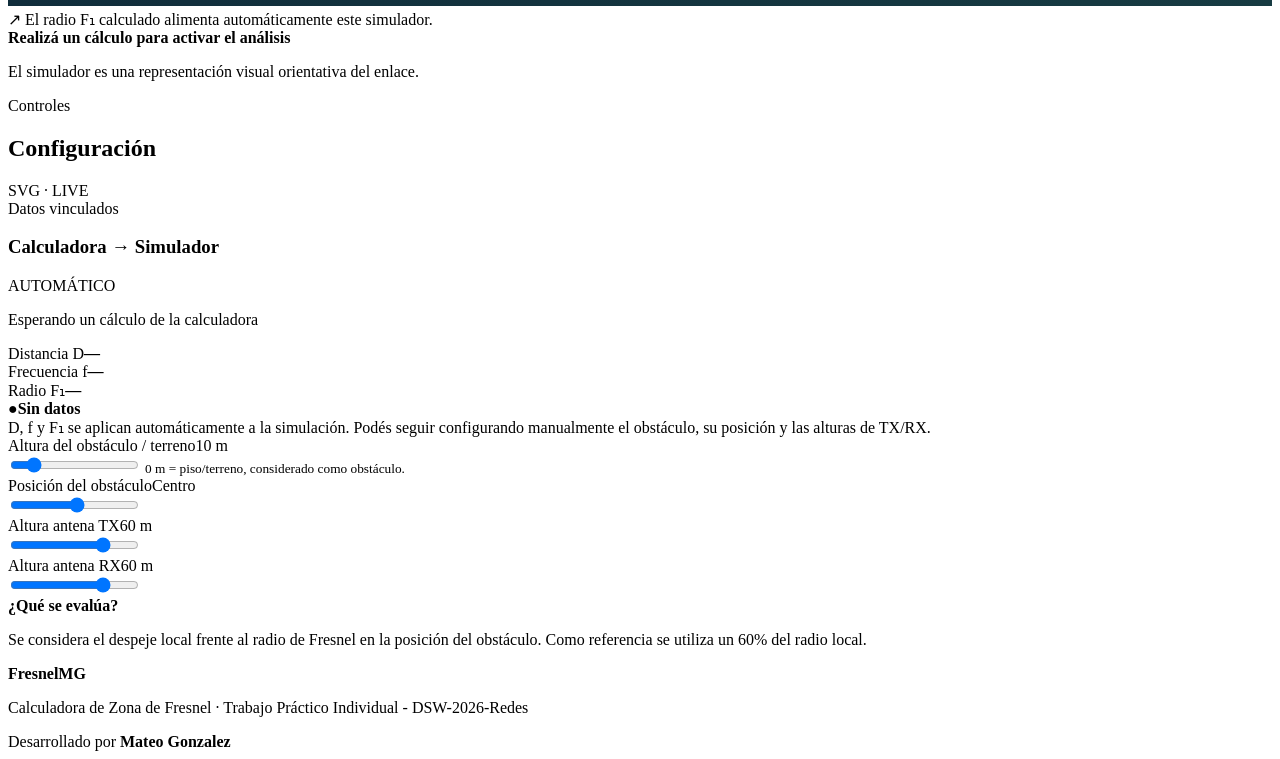
==== commit 06a6b589: "actualizaciones" ====
--- a/index.html
+++ b/index.html
@@ -4,8 +4,8 @@
   <meta charset="UTF-8">
   <meta name="viewport" content="width=device-width, initial-scale=1.0">
   <meta name="description" content="FresnelMG - herramienta profesional para el cálculo y análisis de la primera zona de Fresnel">
-  <title>FresnelMG | Calculadora de Zona Fresnel</title>
-  <link rel="stylesheet" href="style/styles.css">
+  <title>FresnelMG | Calculadora de Zona de Fresnel</title>
+  <link rel="stylesheet" href="styles.css">
 </head>
 <body>
   <div class="ambient ambient-one"></div>
@@ -32,7 +32,7 @@
   <main id="inicio">
     <section class="hero" id="calculadora">
       <div class="hero-copy">
-        <div class="kicker"><span></span> FresnelMG · DSW-2026-Redes</div>
+        <div class="kicker"><span></span> Trabajo práctico · DSW-2026-Redes</div>
         <h1>Calculadora de<br><em>Zona de Fresnel</em></h1>
         <p>Analizá el radio de la primera zona de Fresnel de un enlace inalámbrico con una herramienta simple, precisa y visual.</p>
         <div class="hero-meta">
@@ -225,11 +225,12 @@
                 <text x="90" y="370" text-anchor="middle" font-size="13">TX</text>
                 <text x="910" y="370" text-anchor="middle" font-size="13">RX</text>
                 <text id="zoneLabel" x="500" y="55" text-anchor="middle" font-size="15" fill="#7fe8ff">PRIMERA ZONA DE FRESNEL</text>
-                <text id="obstacleLabel" x="500" y="392" text-anchor="middle" font-size="12">Obstáculo</text>
+                <text id="obstacleLabel" x="500" y="392" text-anchor="middle" font-size="12">Obstáculo / piso</text>
               </g>
             </svg>
           </div>
 
+          <div class="sim-connection-banner"><span>↗</span> El radio F₁ calculado alimenta automáticamente este simulador.</div>
           <div class="scene-result" id="sceneResult">
             <div><span class="scene-status-dot"></span><strong>Realizá un cálculo para activar el análisis</strong></div>
             <p>El simulador es una representación visual orientativa del enlace.</p>
@@ -245,24 +246,45 @@
             <span class="chip">SVG · LIVE</span>
           </div>
 
+          <div class="sim-linked-data">
+            <div class="sim-linked-head">
+              <div>
+                <span class="eyebrow">Datos vinculados</span>
+                <h3>Calculadora → Simulador</h3>
+              </div>
+              <span class="link-status"><i></i> AUTOMÁTICO</span>
+            </div>
+            <p id="simDataSource" class="sim-data-source">Esperando un cálculo de la calculadora</p>
+            <div class="sim-linked-grid">
+              <div><span>Distancia D</span><strong id="simDistance">—</strong></div>
+              <div><span>Frecuencia f</span><strong id="simFrequency">—</strong></div>
+              <div><span>Radio F₁</span><strong id="simRadius">—</strong></div>
+            </div>
+            <div class="sim-applied"><span>●</span><strong id="simAppliedRadius">Sin datos</strong></div>
+            <div class="sim-linked-help">
+              D, f y F₁ se aplican automáticamente a la simulación. Podés seguir configurando manualmente el obstáculo, su posición y las alturas de TX/RX.
+            </div>
+          </div>
+
           <div class="control">
-            <div><label for="obstacleHeight">Altura del obstáculo</label><output id="obstacleHeightValue">10 m</output></div>
+            <div><label for="obstacleHeight">Altura del obstáculo / terreno</label><output id="obstacleHeightValue">10 m</output></div>
             <input id="obstacleHeight" type="range" min="0" max="70" value="10">
+            <small class="hint">0 m = piso/terreno, considerado como obstáculo.</small>
           </div>
 
           <div class="control">
             <div><label for="obstaclePosition">Posición del obstáculo</label><output id="obstaclePositionValue">Centro</output></div>
-            <input id="obstaclePosition" type="range" min="5" max="95" value="50">
+            <input id="obstaclePosition" type="range" min="0" max="95" value="50">
           </div>
 
           <div class="control">
             <div><label for="txHeight">Altura antena TX</label><output id="txHeightValue">60 m</output></div>
-            <input id="txHeight" type="range" min="30" max="80" value="60">
+            <input id="txHeight" type="range" min="0" max="80" value="60">
           </div>
 
           <div class="control">
             <div><label for="rxHeight">Altura antena RX</label><output id="rxHeightValue">60 m</output></div>
-            <input id="rxHeight" type="range" min="30" max="80" value="60">
+            <input id="rxHeight" type="range" min="0" max="80" value="60">
           </div>
 
           <div class="sim-note">
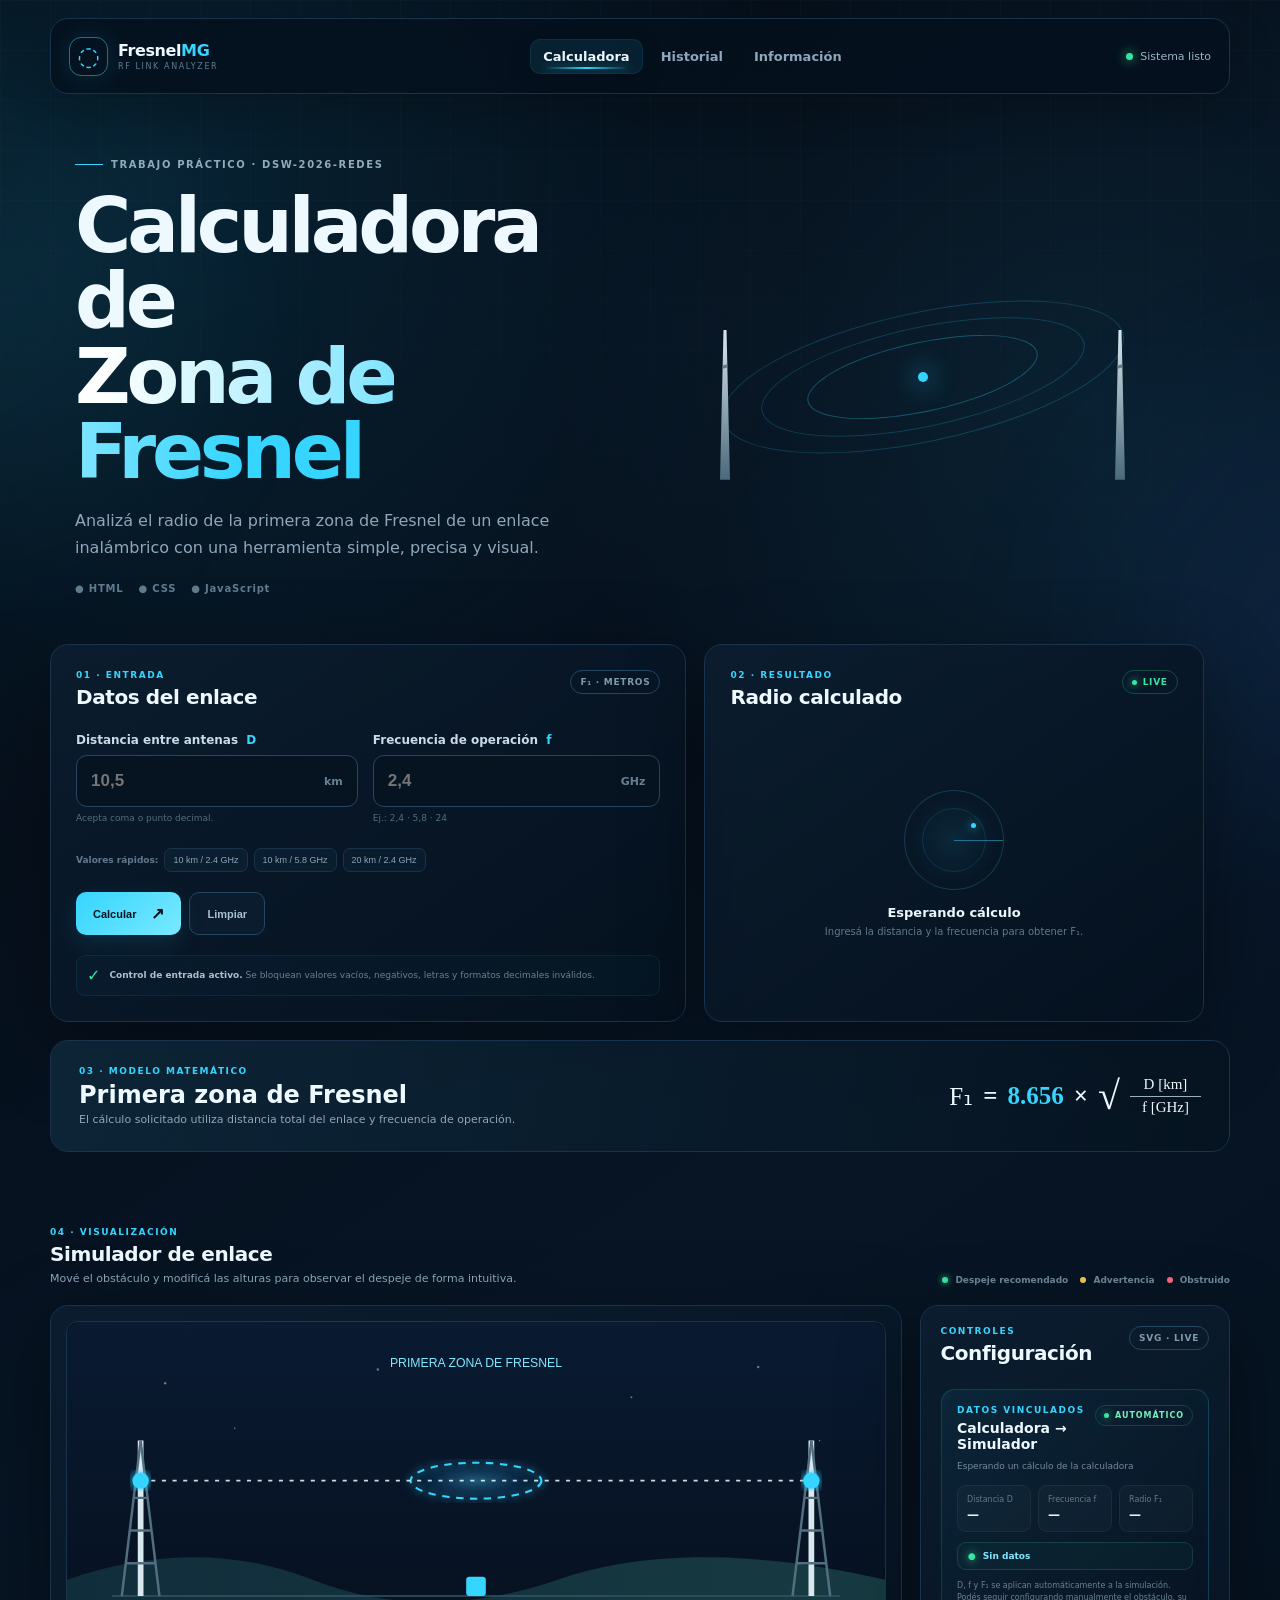
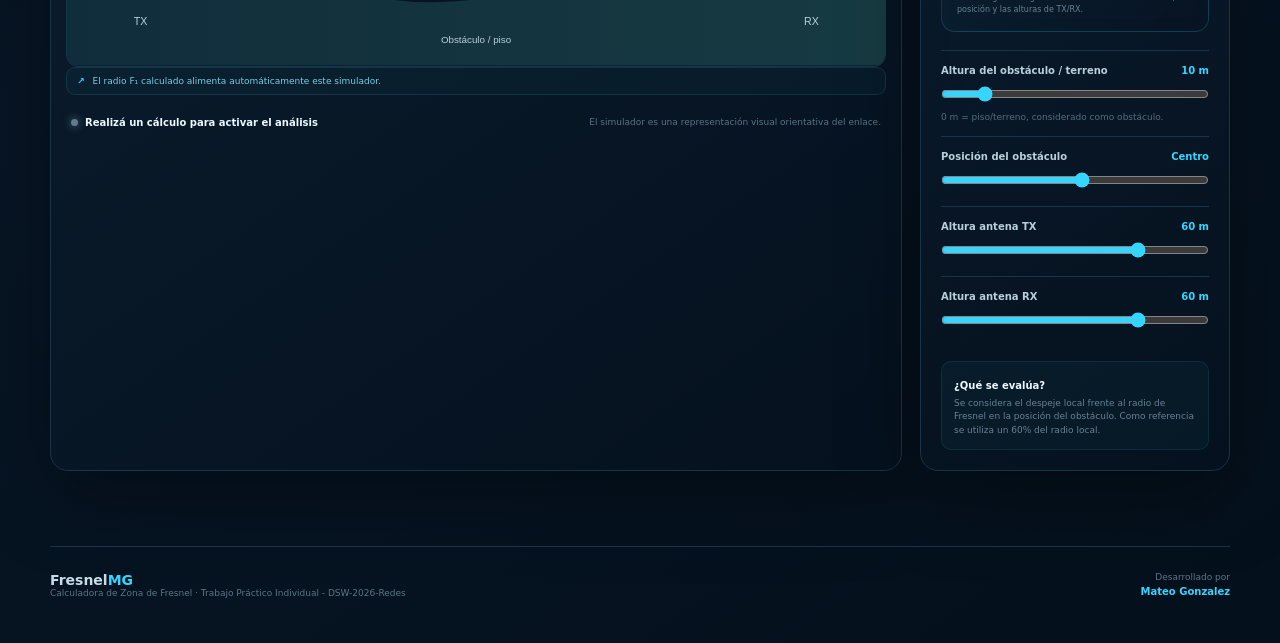
==== commit 0580017b: "index editado" ====
--- a/index.html
+++ b/index.html
@@ -5,7 +5,7 @@
   <meta name="viewport" content="width=device-width, initial-scale=1.0">
   <meta name="description" content="FresnelMG - herramienta profesional para el cálculo y análisis de la primera zona de Fresnel">
   <title>FresnelMG | Calculadora de Zona de Fresnel</title>
-  <link rel="stylesheet" href="styles.css">
+  <link rel="stylesheet" href="style/styles.css">
 </head>
 <body>
   <div class="ambient ambient-one"></div>
--- a/style/styles.css
+++ b/style/styles.css
@@ -0,0 +1,250 @@
+*{box-sizing:border-box;margin:0;padding:0}
+:root{--bg:#050b14;--bg2:#071525;--panel:rgba(9,22,38,.82);--line:#19334b;--line2:#244761;--text:#edf8ff;--muted:#8ea7ba;--cyan:#35d5ff;--cyan2:#149ed0;--green:#37e6a1;--yellow:#f5c451;--red:#ff657c;--shadow:0 24px 80px rgba(0,0,0,.35)}
+html{scroll-behavior:smooth}
+body{min-height:100vh;background:radial-gradient(circle at 12% 8%,rgba(20,158,208,.14),transparent 28%),radial-gradient(circle at 85% 18%,rgba(53,213,255,.08),transparent 25%),linear-gradient(145deg,var(--bg),var(--bg2) 55%,#04101b);color:var(--text);font-family:Inter,ui-sans-serif,system-ui,-apple-system,BlinkMacSystemFont,"Segoe UI",sans-serif;overflow-x:hidden}
+body:before{content:"";position:fixed;inset:0;pointer-events:none;background-image:linear-gradient(rgba(255,255,255,.018) 1px,transparent 1px),linear-gradient(90deg,rgba(255,255,255,.018) 1px,transparent 1px);background-size:50px 50px;mask-image:linear-gradient(to bottom,black,transparent 80%);z-index:-2}
+.ambient{position:fixed;width:420px;height:420px;border-radius:50%;filter:blur(110px);opacity:.08;pointer-events:none;z-index:-1}.ambient-one{background:#35d5ff;top:10%;left:-250px}.ambient-two{background:#4f7cff;right:-260px;top:45%}
+.topbar{width:min(1180px,calc(100% - 32px));height:76px;margin:18px auto 0;border:1px solid var(--line);background:rgba(5,16,29,.78);backdrop-filter:blur(20px);border-radius:18px;display:flex;align-items:center;padding:0 18px;position:sticky;top:14px;z-index:20;box-shadow:0 15px 45px rgba(0,0,0,.22)}
+.logo{display:flex;align-items:center;gap:10px;color:var(--text);text-decoration:none;min-width:225px}.logo-mark{width:39px;height:39px;display:grid;place-items:center;border:1px solid rgba(53,213,255,.5);border-radius:12px;color:var(--cyan);font-size:26px;box-shadow:0 0 24px rgba(53,213,255,.12)}.logo strong{display:block;letter-spacing:-.4px}.logo strong span,.footer strong span{color:var(--cyan)}.logo small{display:block;color:#607c91;font-size:8px;letter-spacing:.2em;margin-top:2px}
+.nav{display:flex;gap:5px;flex:1;justify-content:center;align-items:center}
+.nav a{position:relative;color:var(--muted);text-decoration:none;font-size:13px;font-weight:700;padding:10px 13px;border-radius:10px;transition:color .25s ease,background .25s ease,transform .25s ease,box-shadow .25s ease;overflow:hidden}
+.nav a::before{content:"";position:absolute;left:14px;right:14px;bottom:5px;height:2px;border-radius:999px;background:linear-gradient(90deg,transparent,var(--cyan),transparent);transform:scaleX(0);transform-origin:center;transition:transform .3s ease,opacity .3s ease;opacity:.65}
+.nav a::after{content:"";position:absolute;top:0;left:-90%;width:55%;height:100%;background:linear-gradient(90deg,transparent,rgba(255,255,255,.13),transparent);transform:skewX(-18deg);transition:left .55s ease;pointer-events:none}
+.nav a:hover{color:var(--text);background:rgba(53,213,255,.07);transform:translateY(-1px)}
+.nav a:hover::before,.nav a.active::before{transform:scaleX(1)}
+.nav a:hover::after{left:135%}
+.nav a.active{color:var(--text);background:rgba(53,213,255,.09);box-shadow:inset 0 0 0 1px rgba(53,213,255,.09),0 8px 24px rgba(0,0,0,.14)}
+.nav a.active::before{opacity:1;box-shadow:0 0 10px rgba(53,213,255,.45)}
+.nav a:focus-visible{outline:2px solid rgba(53,213,255,.7);outline-offset:2px}
+.status-pill{font-size:11px;color:#9bb4c5;display:flex;align-items:center;gap:7px;min-width:120px;justify-content:flex-end}.status-pill i{width:7px;height:7px;border-radius:50%;background:var(--green);box-shadow:0 0 12px var(--green)}
+main{width:min(1180px,calc(100% - 32px));margin:auto}
+.hero{min-height:390px;display:grid;grid-template-columns:1fr 1fr;align-items:center;position:relative;padding:65px 25px 50px}.hero-copy{max-width:650px}.kicker{display:flex;align-items:center;gap:8px;color:#91aabc;text-transform:uppercase;letter-spacing:.16em;font-size:10px;font-weight:800}.kicker span{width:28px;height:1px;background:var(--cyan)}h1{font-size:clamp(44px,6vw,78px);line-height:.98;letter-spacing:-.055em;margin:18px 0}h1 em{font-style:normal;color:transparent;background:linear-gradient(90deg,#fff 5%,var(--cyan) 80%);background-clip:text;-webkit-background-clip:text} .hero-copy>p{max-width:560px;color:var(--muted);font-size:16px;line-height:1.7}.hero-meta{display:flex;gap:15px;flex-wrap:wrap;margin-top:22px;color:#607c91;font-size:10px;font-weight:800;letter-spacing:.08em}
+.hero-orbit{height:330px;position:relative;display:grid;place-items:center}.orbit{position:absolute;border:1px solid rgba(53,213,255,.2);border-radius:50%;transform:rotate(-12deg)}.orbit-a{width:410px;height:130px}.orbit-b{width:330px;height:100px}.orbit-c{width:235px;height:70px;border-color:rgba(53,213,255,.32)}.signal-dot{width:10px;height:10px;border-radius:50%;background:var(--cyan);box-shadow:0 0 25px 8px rgba(53,213,255,.2);animation:pulse 2.5s infinite}.tower{position:absolute;bottom:62px;width:10px;height:150px;background:linear-gradient(#d9e8ef,#496879);clip-path:polygon(35% 0,65% 0,100% 100%,0 100%)}.tower b{position:absolute;width:30px;height:3px;background:#617c8b;top:35px;left:-10px;transform:rotate(-15deg)}.tower-left{left:80px}.tower-right{right:80px}@keyframes pulse{50%{transform:scale(1.5);opacity:.7}}
+.workspace{display:grid;grid-template-columns:1.05fr .95fr;gap:18px}.panel{border:1px solid var(--line);background:linear-gradient(145deg,rgba(12,30,48,.88),rgba(5,17,30,.92));border-radius:18px;box-shadow:var(--shadow);backdrop-filter:blur(14px)}.calculator-panel,.result-panel{padding:25px}.panel-head{display:flex;justify-content:space-between;align-items:flex-start;gap:15px;margin-bottom:24px}.eyebrow{display:block;color:var(--cyan);font-size:9px;letter-spacing:.17em;font-weight:900;text-transform:uppercase;margin-bottom:5px}.panel h2,.section-heading h2{font-size:20px;letter-spacing:-.02em}.chip,.live-dot{border:1px solid var(--line2);border-radius:999px;padding:6px 9px;color:#7e9bad;font-size:9px;font-weight:900;letter-spacing:.08em}.live-dot{color:var(--green);border-color:rgba(55,230,161,.25);display:flex;align-items:center;gap:6px}.live-dot:before{content:"";width:5px;height:5px;background:var(--green);border-radius:50%;box-shadow:0 0 8px var(--green)}
+.input-grid{display:grid;grid-template-columns:1fr 1fr;gap:15px}.input-field>span{display:block;font-size:12px;font-weight:800;color:#c9dbe6;margin-bottom:8px}.input-field>span b{color:var(--cyan);margin-left:4px}.input-box{height:52px;display:flex;align-items:center;border:1px solid var(--line2);background:#061321;border-radius:11px;transition:.2s}.input-box:focus-within{border-color:var(--cyan);box-shadow:0 0 0 3px rgba(53,213,255,.07)}.input-box.invalid{border-color:var(--red);box-shadow:0 0 0 3px rgba(255,101,124,.07)}.input-box input{min-width:0;flex:1;height:100%;border:0;outline:0;background:transparent;color:var(--text);font-size:17px;font-weight:750;padding:0 14px}.input-box>span{color:#678194;font-size:11px;font-weight:900;padding-right:14px}.hint{display:block;color:#536e80;font-size:9px;margin-top:6px}.field-error{display:block;color:var(--red);font-size:9px;min-height:13px;margin-top:4px}.quick-values{display:flex;align-items:center;gap:6px;flex-wrap:wrap;margin-top:8px}.quick-values>span{color:#5f7a8c;font-size:9px;font-weight:800}.quick-values button{border:1px solid var(--line);background:rgba(53,213,255,.035);color:#8ba5b7;border-radius:7px;padding:6px 8px;font-size:9px;cursor:pointer}.quick-values button:hover{border-color:#35627c;color:var(--cyan)}
+.form-actions{display:flex;gap:8px;margin-top:20px}.btn{border:0;border-radius:10px;padding:12px 17px;font-weight:900;font-size:11px;cursor:pointer;transition:.18s}.btn:hover{transform:translateY(-1px)}.btn-primary{background:linear-gradient(135deg,var(--cyan),#7ae9ff);color:#03111a;box-shadow:0 8px 25px rgba(53,213,255,.12);display:flex;align-items:center;gap:15px}.btn-primary b{font-size:16px}.btn-ghost{background:#0a1c2d;border:1px solid var(--line2);color:#a9c0ce}.btn.small{padding:9px 12px}.validation-note{display:flex;gap:9px;align-items:center;margin-top:20px;padding:10px;border:1px solid rgba(53,213,255,.09);background:rgba(53,213,255,.025);border-radius:9px}.validation-note span{color:var(--green);font-weight:900}.validation-note p{font-size:9px;color:#688194;line-height:1.45}.validation-note strong{color:#a9c1ce}
+.empty-result{min-height:260px;display:grid;place-content:center;text-align:center}.empty-result strong{margin-top:15px;font-size:13px}.empty-result p{color:#5f7a8c;font-size:10px;margin-top:6px}.radar{width:100px;height:100px;border:1px solid rgba(53,213,255,.2);border-radius:50%;margin:auto;position:relative;overflow:hidden;background:radial-gradient(circle,rgba(53,213,255,.09),transparent 65%)}.radar:before{content:"";position:absolute;width:50%;height:1px;top:50%;left:50%;background:rgba(53,213,255,.45);transform-origin:left;animation:scan 2s linear infinite}.radar:after{content:"";position:absolute;inset:17px;border:1px solid rgba(53,213,255,.14);border-radius:50%}.radar span{position:absolute;width:5px;height:5px;background:var(--cyan);border-radius:50%;top:32px;left:66px;box-shadow:0 0 10px var(--cyan)}@keyframes scan{to{transform:rotate(360deg)}}
+.hidden{display:none!important}.result-content{min-height:260px;display:flex;flex-direction:column;align-items:center;justify-content:center}.big-number{display:flex;align-items:baseline;gap:7px;color:var(--cyan);text-shadow:0 0 30px rgba(53,213,255,.13)}.big-number span{font-size:clamp(55px,7vw,82px);font-weight:900;letter-spacing:-.065em;line-height:1}.big-number small{font-size:14px;color:#7fa0b2;font-weight:900}.result-badge{margin-top:12px;color:var(--green);background:rgba(55,230,161,.06);border:1px solid rgba(55,230,161,.18);border-radius:999px;padding:6px 10px;font-size:9px;font-weight:900}.calculation-line{font-family:Georgia,serif;color:#7c99aa;font-size:13px;margin:14px 0;text-align:center}.result-stats{width:100%;display:grid;grid-template-columns:repeat(3,1fr);border-top:1px solid var(--line);margin-top:5px;padding-top:16px;gap:10px}.result-stats div{text-align:center}.result-stats span{display:block;color:#557184;font-size:8px;text-transform:uppercase;letter-spacing:.12em}.result-stats strong{display:block;margin-top:4px;font-size:11px;color:#c6d9e4}
+.formula-strip{margin-top:18px;padding:25px 28px;border:1px solid var(--line);background:linear-gradient(100deg,rgba(14,42,61,.8),rgba(6,19,32,.75));border-radius:18px;display:flex;align-items:center;justify-content:space-between;gap:25px}.formula-copy p{color:var(--muted);font-size:11px;margin-top:4px}.formula{display:flex;align-items:center;gap:10px;font-family:Georgia,"Times New Roman",serif;font-size:25px;white-space:nowrap}.formula strong{color:var(--cyan)}.formula .sqrt{font-size:40px;line-height:0}.frac{display:inline-flex;flex-direction:column;text-align:center;font-size:15px;line-height:1.05}.frac i{font-style:normal;padding:3px 12px}.frac i:first-child{border-bottom:1px solid #9ab0bc}
+.section{padding:75px 0 0}.section-heading{display:flex;justify-content:space-between;align-items:flex-end;gap:20px;margin-bottom:20px}.section-heading>div:first-child{max-width:680px}.section-heading p{color:var(--muted);font-size:11px;margin-top:6px}.legend-inline{display:flex;gap:12px;flex-wrap:wrap;color:#6e8798;font-size:9px;font-weight:800}.dot{width:6px;height:6px;border-radius:50%;display:inline-block;margin-right:4px}.green{background:var(--green);box-shadow:0 0 7px var(--green)}.yellow{background:var(--yellow)}.red{background:var(--red)}
+.simulator-grid{display:grid;grid-template-columns:1fr 310px;gap:18px}.simulation-card{padding:15px}.scene-wrap{overflow:hidden;border-radius:12px;border:1px solid #17364b;background:#06101b}.scene-wrap svg{display:block;width:100%;height:auto}.scene-result{display:flex;justify-content:space-between;align-items:center;padding:12px 5px 3px;gap:15px}.scene-result div{font-size:10px}.scene-result p{color:#597486;font-size:9px}.scene-status-dot{display:inline-block;width:7px;height:7px;background:#617b8d;border-radius:50%;margin-right:7px}.controls-card{padding:20px}.control{padding:14px 0;border-top:1px solid var(--line)}.control:first-of-type{border-top:0}.control>div{display:flex;justify-content:space-between;gap:10px;margin-bottom:10px}.control label{font-size:10px;color:#b9cfdb;font-weight:800}.control output{font-size:10px;color:var(--cyan);font-weight:900}.control input[type=range]{width:100%;accent-color:var(--cyan);cursor:pointer}.sim-note{margin-top:15px;padding:12px;border-radius:10px;background:rgba(53,213,255,.04);border:1px solid rgba(53,213,255,.1)}.sim-note strong{font-size:10px}.sim-note p{color:#698294;font-size:9px;line-height:1.5;margin-top:4px}
+.history-card{padding:15px}.history-toolbar{display:flex;justify-content:space-between;gap:15px;align-items:center;margin-bottom:10px}.history-count{color:#668094;font-size:10px}.history-count strong{color:var(--cyan);font-size:16px}.history-toolbar input{width:min(320px,100%);background:#061321;border:1px solid var(--line);outline:0;color:var(--text);border-radius:9px;padding:9px 11px;font-size:10px}.table-wrap{overflow:auto}table{width:100%;border-collapse:collapse;min-width:620px}th,td{text-align:left;padding:12px 10px;border-top:1px solid var(--line);font-size:10px}th{color:#597486;font-size:8px;text-transform:uppercase;letter-spacing:.12em}td{color:#b9ced9}td strong{color:var(--cyan)}.delete-row{border:0;background:transparent;color:#607b8d;cursor:pointer;font-size:13px}.delete-row:hover{color:var(--red)}.empty-history{text-align:center;padding:35px;color:#5c7586;font-size:10px}
+.info-grid{display:grid;grid-template-columns:repeat(4,1fr);gap:12px}.info-card{border:1px solid var(--line);background:rgba(8,23,38,.75);border-radius:15px;padding:19px}.info-icon{width:38px;height:38px;display:grid;place-items:center;border:1px solid rgba(53,213,255,.18);border-radius:10px;color:var(--cyan);font-weight:900;font-size:11px;margin-bottom:18px}.info-card h3{font-size:13px;margin-bottom:6px}.info-card p{color:#71899a;font-size:10px;line-height:1.6;min-height:50px}.info-card strong{display:block;color:#5b7789;font-size:9px;margin-top:12px}.formula-explanation{margin-top:14px;padding:22px;display:grid;grid-template-columns:1fr 1fr;gap:20px;align-items:center}.formula.large{font-size:29px;margin-top:15px}.truncate-box{padding-left:22px;border-left:1px solid var(--line)}.truncate-box h3{font-size:16px;margin:7px 0}.truncate-box p{color:#71899a;font-size:10px;line-height:1.6}
+.footer{width:min(1180px,calc(100% - 32px));margin:75px auto 20px;padding:25px 0;border-top:1px solid var(--line);display:flex;justify-content:space-between;gap:20px;color:#5c7586;font-size:9px}.footer strong{color:#c9dce6;font-size:14px}.footer-author{text-align:right}.footer-author span{display:block;margin-bottom:4px}.footer-author strong{color:var(--cyan);font-size:10px}
+.toast{position:fixed;right:20px;bottom:20px;background:#0b2032;border:1px solid var(--line2);color:#d5e7ef;padding:11px 14px;border-radius:10px;font-size:10px;box-shadow:var(--shadow);transform:translateY(20px);opacity:0;pointer-events:none;transition:.25s;z-index:50}.toast.show{transform:none;opacity:1}
+@media(max-width:900px){.nav a{padding:8px}.status-pill{display:none}.hero{grid-template-columns:1fr}.hero-orbit{height:240px}.workspace,.simulator-grid{grid-template-columns:1fr}.info-grid{grid-template-columns:1fr 1fr}.formula-strip{align-items:flex-start;flex-direction:column}.formula{align-self:center}}
+@media(max-width:620px){.topbar{width:calc(100% - 18px);height:auto;min-height:62px;flex-wrap:wrap;padding:10px 12px;gap:8px;top:8px}.logo{min-width:auto}.nav{order:3;width:100%;overflow:auto;justify-content:flex-start}.nav a{font-size:10px;white-space:nowrap}.hero{padding:50px 8px 35px;min-height:0}.hero-orbit{display:none}h1{font-size:47px}.workspace,.input-grid,.info-grid{grid-template-columns:1fr}.calculator-panel,.result-panel{padding:19px}.section{padding-top:55px}.section-heading{align-items:flex-start;flex-direction:column}.legend-inline{display:none}.history-toolbar{align-items:stretch;flex-direction:column}.history-toolbar input{width:100%}.formula-explanation{grid-template-columns:1fr}.truncate-box{padding-left:0;padding-top:18px;border-left:0;border-top:1px solid var(--line)}.formula.large{font-size:22px}.footer{flex-direction:column}.footer-author{text-align:left}.formula-strip{padding:20px}.formula{font-size:20px}.form-actions{flex-direction:column}.btn{width:100%}}
+
+/* =========================================================
+   ANIMACIONES PRO — FresnelMG
+   ========================================================= */
+
+@keyframes ambientFloatOne {
+  0%, 100% { transform: translate3d(0, 0, 0) scale(1); opacity: .08; }
+  50% { transform: translate3d(80px, 45px, 0) scale(1.12); opacity: .12; }
+}
+
+@keyframes ambientFloatTwo {
+  0%, 100% { transform: translate3d(0, 0, 0) scale(1); opacity: .08; }
+  50% { transform: translate3d(-70px, -35px, 0) scale(1.16); opacity: .12; }
+}
+
+.ambient-one { animation: ambientFloatOne 12s ease-in-out infinite; }
+.ambient-two { animation: ambientFloatTwo 15s ease-in-out infinite; }
+
+@keyframes orbitOuter {
+  0% { transform: rotate(-12deg) scale(1); opacity: .45; }
+  50% { transform: rotate(8deg) scale(1.055); opacity: .9; }
+  100% { transform: rotate(-12deg) scale(1); opacity: .45; }
+}
+
+@keyframes orbitMiddle {
+  0% { transform: rotate(12deg) scale(1); opacity: .35; }
+  50% { transform: rotate(-8deg) scale(.94); opacity: .75; }
+  100% { transform: rotate(12deg) scale(1); opacity: .35; }
+}
+
+@keyframes orbitInner {
+  0%, 100% { transform: rotate(-12deg) scale(1); opacity: .55; }
+  50% { transform: rotate(-12deg) scale(1.12); opacity: 1; }
+}
+
+.orbit-a { animation: orbitOuter 7s ease-in-out infinite; }
+.orbit-b { animation: orbitMiddle 5.5s ease-in-out infinite; }
+.orbit-c { animation: orbitInner 3.8s ease-in-out infinite; }
+
+@keyframes signalPulse {
+  0%, 100% { transform: scale(.85); opacity: .65; box-shadow: 0 0 18px 5px rgba(53,213,255,.14); }
+  50% { transform: scale(1.45); opacity: 1; box-shadow: 0 0 32px 12px rgba(53,213,255,.28); }
+}
+
+.signal-dot { animation: signalPulse 2.2s ease-in-out infinite; }
+
+@keyframes towerBeacon {
+  0%, 78%, 100% { opacity: .5; box-shadow: 0 0 0 rgba(53,213,255,0); }
+  85%, 93% { opacity: 1; box-shadow: 0 0 18px 4px rgba(53,213,255,.35); }
+}
+
+.tower b { animation: towerBeacon 3.2s ease-in-out infinite; }
+.tower-right b { animation-delay: 1.1s; }
+
+@keyframes radarScan {
+  to { transform: rotate(360deg); }
+}
+
+.radar:before { animation: radarScan 2s linear infinite; }
+
+@keyframes panelEnter {
+  from { opacity: 0; transform: translateY(22px); }
+  to { opacity: 1; transform: translateY(0); }
+}
+
+.hero-copy { animation: panelEnter .75s cubic-bezier(.2,.75,.25,1) both; }
+.hero-orbit { animation: panelEnter .9s .12s cubic-bezier(.2,.75,.25,1) both; }
+.workspace .panel { animation: panelEnter .7s .18s cubic-bezier(.2,.75,.25,1) both; }
+.formula-strip { animation: panelEnter .7s .28s cubic-bezier(.2,.75,.25,1) both; }
+.section-heading { animation: panelEnter .7s .12s cubic-bezier(.2,.75,.25,1) both; }
+
+@keyframes liveBlink {
+  0%, 100% { opacity: 1; }
+  50% { opacity: .35; }
+}
+
+.live-dot:before,
+.status-pill i { animation: liveBlink 1.6s ease-in-out infinite; }
+
+@keyframes linkFlow {
+  to { stroke-dashoffset: -52; }
+}
+
+#linkLine {
+  animation: linkFlow 1.4s linear infinite;
+}
+
+@keyframes fresnelBreath {
+  0%, 100% { opacity: .52; }
+  50% { opacity: .9; }
+}
+
+#fresnelZone {
+  transform-box: fill-box;
+  transform-origin: center;
+  animation: fresnelBreath 2.8s ease-in-out infinite;
+}
+
+@keyframes obstacleGlowPulse {
+  0%, 100% { opacity: .35; }
+  50% { opacity: .9; }
+}
+
+#obstacleGlow { animation: obstacleGlowPulse 1.8s ease-in-out infinite; }
+
+@keyframes resultGlow {
+  0%, 100% { text-shadow: 0 0 22px rgba(53,213,255,.08); }
+  50% { text-shadow: 0 0 42px rgba(53,213,255,.28); }
+}
+
+.big-number { animation: resultGlow 2.5s ease-in-out infinite; }
+
+.btn-primary { position: relative; overflow: hidden; }
+.btn-primary::after {
+  content: "";
+  position: absolute;
+  top: -80%;
+  left: -35%;
+  width: 28%;
+  height: 260%;
+  background: rgba(255,255,255,.32);
+  transform: rotate(22deg) translateX(-220%);
+  transition: transform .65s ease;
+  pointer-events: none;
+}
+.btn-primary:hover::after { transform: rotate(22deg) translateX(520%); }
+
+@keyframes logoGlow {
+  0%, 100% { box-shadow: 0 0 18px rgba(53,213,255,.08); }
+  50% { box-shadow: 0 0 28px rgba(53,213,255,.24); }
+}
+.logo-mark { animation: logoGlow 3s ease-in-out infinite; }
+
+/* Estado de carga: evita que las animaciones parezcan cortadas al entrar */
+body { animation: pageFade .55s ease both; }
+@keyframes pageFade {
+  from { opacity: 0; }
+  to { opacity: 1; }
+}
+
+@media (prefers-reduced-motion: reduce) {
+  *, *::before, *::after {
+    animation-duration: .01ms !important;
+    animation-iteration-count: 1 !important;
+    scroll-behavior: auto !important;
+    transition-duration: .01ms !important;
+  }
+}
+
+
+/* ================= NAVBAR + TRANSICIÓN ENTRE PÁGINAS ================= */
+@keyframes navEnter {
+  from { opacity:0; transform:translateY(-7px); }
+  to { opacity:1; transform:translateY(0); }
+}
+.nav a { animation: navEnter .5s cubic-bezier(.2,.75,.25,1) both; }
+.nav a:nth-child(1){animation-delay:.08s}.nav a:nth-child(2){animation-delay:.14s}.nav a:nth-child(3){animation-delay:.20s}
+
+@keyframes pageEnter {
+  from { opacity:0; transform:translateY(8px); filter:blur(3px); }
+  to { opacity:1; transform:translateY(0); filter:blur(0); }
+}
+body.page-enter main, body.page-enter .footer { animation:pageEnter .55s cubic-bezier(.2,.75,.25,1) both; }
+body.page-exit { animation:pageExit .22s ease forwards; pointer-events:none; }
+@keyframes pageExit { to { opacity:0; transform:translateY(-5px); } }
+
+@media (prefers-reduced-motion: reduce) {
+  .nav a, body.page-enter main, body.page-enter .footer { animation:none !important; }
+}
+
+
+/* ================= INFORMACIÓN AMPLIADA ================= */
+.info-grid-four{grid-template-columns:repeat(4,1fr)}
+.info-feature{grid-column:span 2}
+.info-long-text{color:#71899a;font-size:10px;line-height:1.7;margin-top:16px;max-width:620px}
+.info-block{margin-top:58px}
+.compact-heading{margin-bottom:16px}
+.frequency-grid{display:grid;grid-template-columns:repeat(4,1fr);gap:12px}
+.frequency-card{display:flex;gap:14px;align-items:flex-start;border:1px solid var(--line);background:rgba(8,23,38,.75);border-radius:15px;padding:18px;transition:transform .25s ease,border-color .25s ease,box-shadow .25s ease}
+.frequency-card:hover{transform:translateY(-4px);border-color:rgba(53,213,255,.28);box-shadow:0 15px 35px rgba(0,0,0,.2)}
+.frequency-card>span{display:grid;place-items:center;min-width:48px;height:48px;border:1px solid rgba(53,213,255,.2);border-radius:12px;color:var(--cyan);font-size:10px;font-weight:900}
+.frequency-card h3{font-size:13px;margin:2px 0 6px}.frequency-card p{color:#71899a;font-size:10px;line-height:1.6}
+.split-info{display:grid;grid-template-columns:1fr 1fr;gap:14px}
+.explanation-card{display:flex;gap:18px;align-items:center;border:1px solid var(--line);background:linear-gradient(145deg,rgba(12,30,48,.88),rgba(5,17,30,.92));border-radius:16px;padding:20px;transition:transform .25s ease,border-color .25s ease}
+.explanation-card:hover{transform:translateY(-3px);border-color:rgba(53,213,255,.24)}
+.big-info-icon{min-width:66px;height:66px;display:grid;place-items:center;border-radius:16px;background:rgba(53,213,255,.07);border:1px solid rgba(53,213,255,.2);color:var(--cyan);font-size:15px;font-weight:900;box-shadow:inset 0 0 22px rgba(53,213,255,.04)}
+.explanation-card h3{font-size:14px;margin-bottom:6px}.explanation-card p{color:#71899a;font-size:10px;line-height:1.7}
+.problem-grid{display:grid;grid-template-columns:repeat(4,1fr);gap:12px}
+.problem-card{border:1px solid var(--line);background:rgba(8,23,38,.75);border-radius:15px;padding:20px;transition:transform .25s ease,border-color .25s ease}
+.problem-card:hover{transform:translateY(-4px);border-color:rgba(255,101,124,.22)}
+.problem-card>span{display:grid;place-items:center;width:38px;height:38px;border-radius:10px;background:rgba(255,101,124,.06);border:1px solid rgba(255,101,124,.16);color:var(--red);font-weight:900;margin-bottom:16px}
+.problem-card h3{font-size:13px;margin-bottom:6px}.problem-card p{color:#71899a;font-size:10px;line-height:1.65}
+.conclusion-card{margin-top:58px;display:flex;gap:20px;align-items:flex-start;padding:26px;border:1px solid rgba(55,230,161,.16);background:linear-gradient(135deg,rgba(55,230,161,.055),rgba(8,23,38,.72));border-radius:18px;box-shadow:var(--shadow)}
+.conclusion-mark{display:grid;place-items:center;width:48px;height:48px;min-width:48px;border-radius:14px;color:var(--green);border:1px solid rgba(55,230,161,.2);background:rgba(55,230,161,.06);font-size:20px;font-weight:900}.conclusion-card h2{font-size:19px;margin:5px 0 8px}.conclusion-card p{color:#71899a;font-size:10px;line-height:1.75;max-width:850px}
+@media(max-width:900px){.info-grid-four,.frequency-grid,.problem-grid{grid-template-columns:1fr 1fr}.info-feature{grid-column:span 2}.split-info{grid-template-columns:1fr}}
+@media(max-width:620px){.info-grid-four,.frequency-grid,.problem-grid{grid-template-columns:1fr}.info-feature{grid-column:span 1}.conclusion-card{flex-direction:column}.explanation-card{align-items:flex-start}}
+
+.control-help{display:block;margin-top:6px;font-size:9px;line-height:1.4;color:#6f8999}
+
+/* Integración Calculadora → Simulador */
+.sim-linked-data{margin-bottom:18px;padding:15px;border:1px solid rgba(53,213,255,.18);border-radius:14px;background:linear-gradient(135deg,rgba(53,213,255,.06),rgba(8,19,34,.65));box-shadow:inset 0 0 25px rgba(53,213,255,.025);position:relative;overflow:hidden}
+.sim-linked-data::before{content:"";position:absolute;inset:0;background:linear-gradient(90deg,transparent,rgba(53,213,255,.08),transparent);transform:translateX(-100%);animation:linkedSweep 4.5s ease-in-out infinite;pointer-events:none}
+@keyframes linkedSweep{0%,55%{transform:translateX(-100%)}75%,100%{transform:translateX(100%)}}
+.sim-linked-head{display:flex;justify-content:space-between;align-items:flex-start;gap:10px}.sim-linked-head h3{margin:4px 0 0;font-size:14px}
+.link-status{display:inline-flex;align-items:center;gap:6px;padding:5px 8px;border:1px solid rgba(55,230,161,.2);border-radius:999px;color:#78f0bc;font-size:8px;letter-spacing:.12em;font-weight:800;white-space:nowrap}.link-status i{width:5px;height:5px;border-radius:50%;background:#37e6a1;box-shadow:0 0 9px rgba(55,230,161,.9);animation:pulse 1.5s ease-in-out infinite}
+.sim-data-source{margin:8px 0 12px;color:#728b9c;font-size:9px;line-height:1.4}.sim-data-source.linked{color:#7fe8ff}
+.sim-linked-grid{display:grid;grid-template-columns:repeat(3,1fr);gap:7px}.sim-linked-grid>div{padding:9px;border-radius:9px;background:rgba(255,255,255,.025);border:1px solid rgba(255,255,255,.055)}.sim-linked-grid span{display:block;color:#617b8d;font-size:8px;margin-bottom:4px}.sim-linked-grid strong{display:block;color:#dff8ff;font-size:12px}
+.sim-linked-help{margin-top:10px;color:#668294;font-size:8px;line-height:1.5}.sim-connection-banner{display:flex;align-items:center;gap:8px;margin-bottom:10px;padding:8px 10px;border-radius:9px;border:1px solid rgba(53,213,255,.13);background:rgba(53,213,255,.035);color:#76cde2;font-size:9px}.sim-connection-banner span{color:#35d5ff;font-weight:900;animation:signalNudge 1.6s ease-in-out infinite}
+@keyframes signalNudge{0%,100%{transform:translateX(0);opacity:.65}50%{transform:translateX(4px);opacity:1}}@media(max-width:560px){.sim-linked-grid{grid-template-columns:1fr}.sim-linked-head{flex-direction:column}}
+
+/* Aplicación automática del cálculo al simulador */
+.sim-applied{display:flex;align-items:center;gap:7px;margin-top:10px;padding:8px 10px;border-radius:9px;border:1px solid rgba(55,230,161,.16);background:rgba(55,230,161,.035);color:#7fe8ff;font-size:9px;transition:all .3s ease}
+.sim-applied span{color:#37e6a1;text-shadow:0 0 8px rgba(55,230,161,.8);animation:pulse 1.6s ease-in-out infinite}
+.sim-applied strong{font-weight:700}
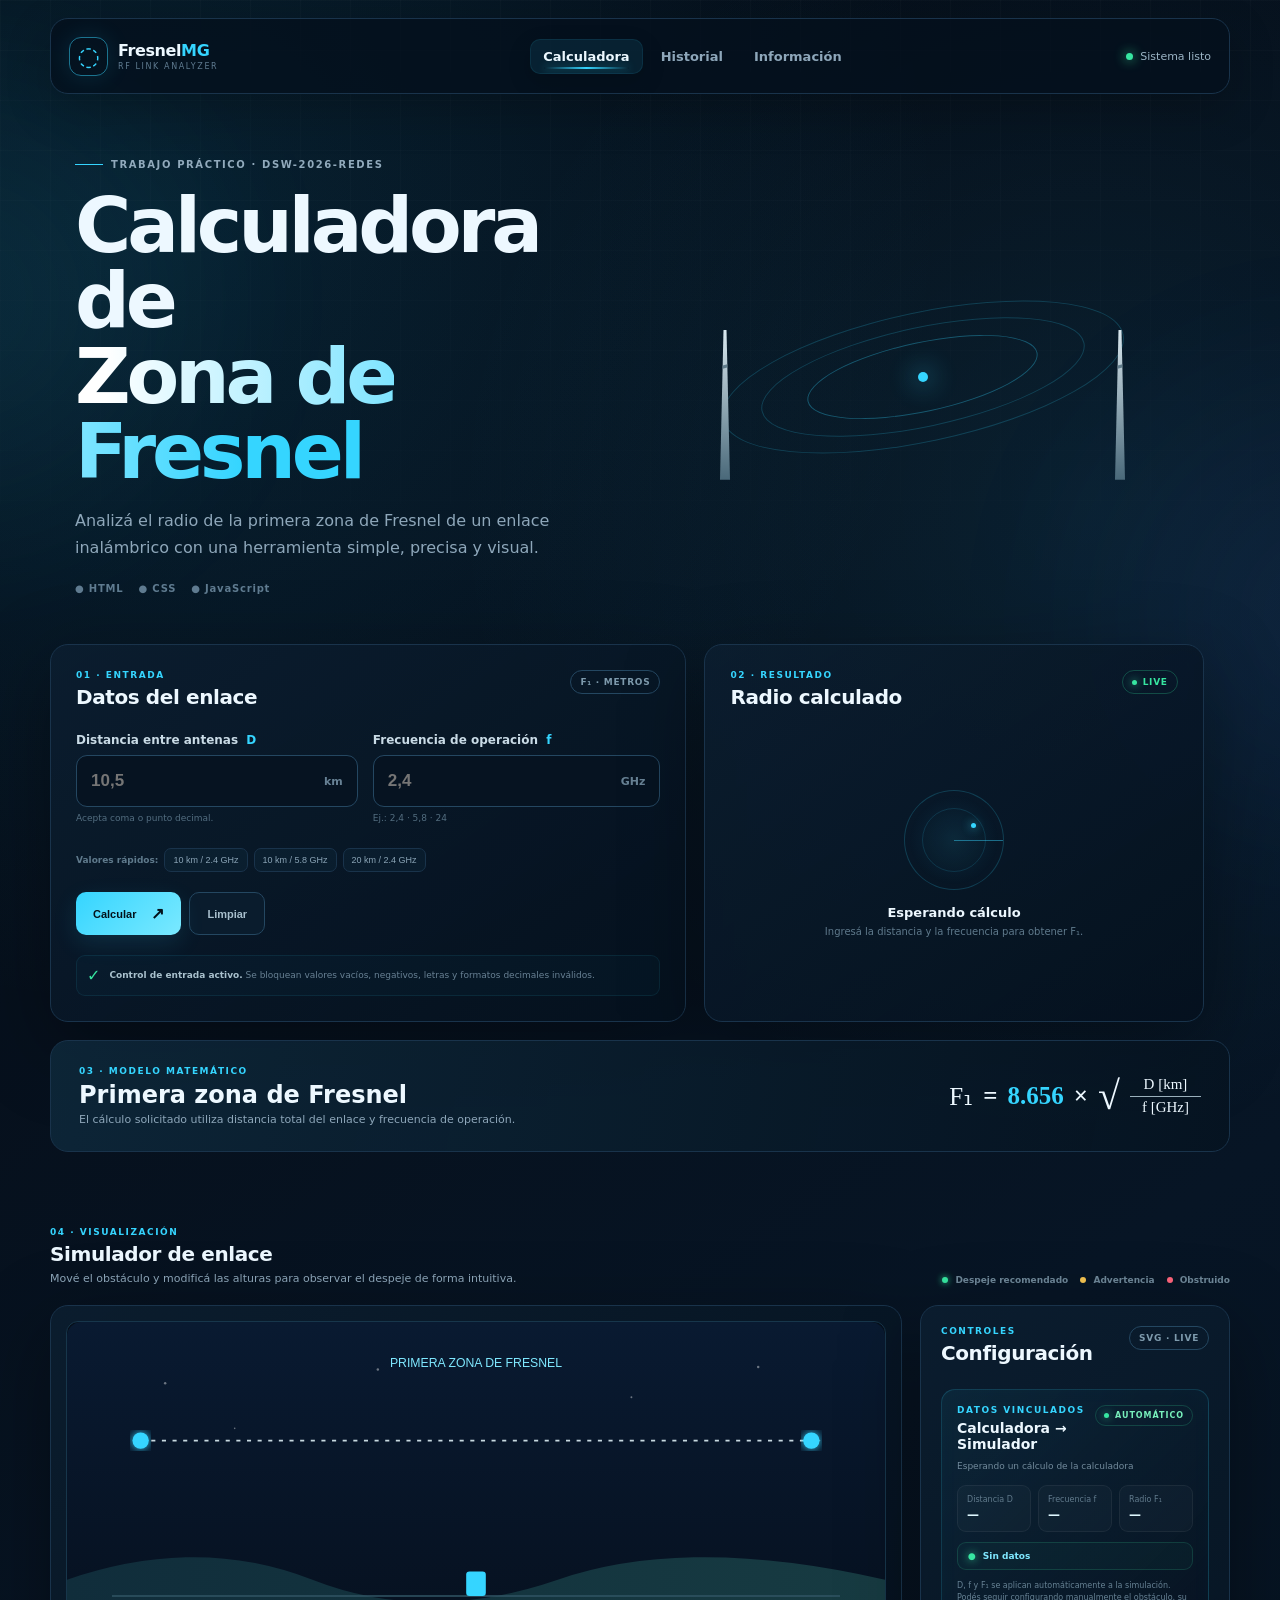
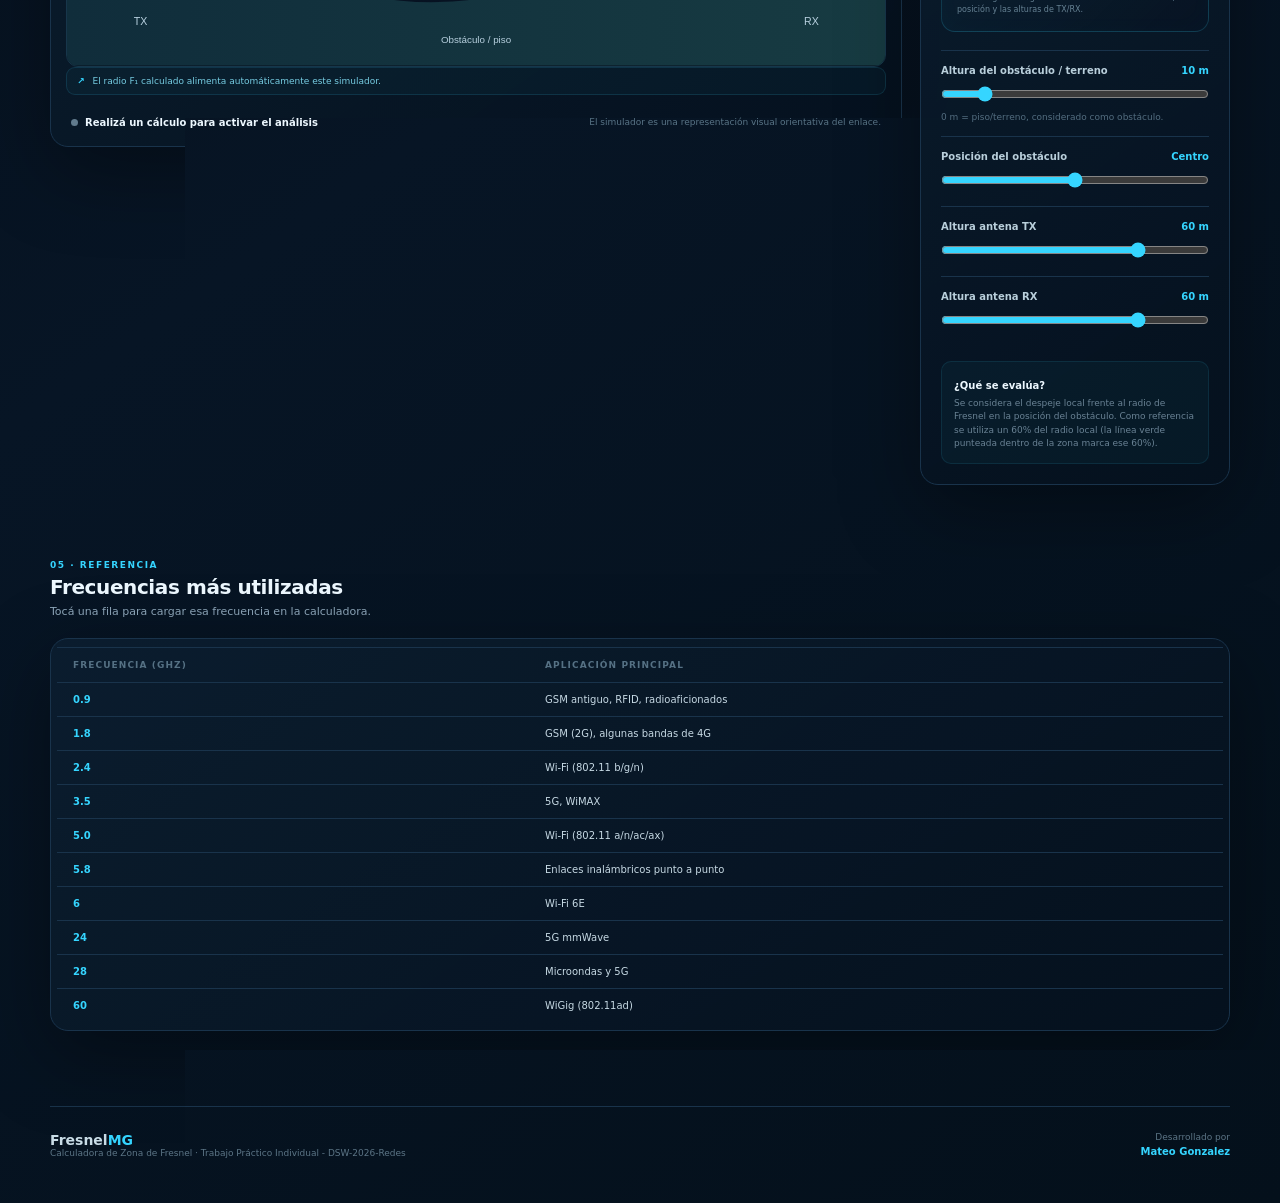
==== commit 0a65e6a7: "actualizaciones fresnel" ====
--- a/index.html
+++ b/index.html
@@ -192,27 +192,17 @@
 
               <path d="M0 315 Q160 260 300 315 T600 315 T1000 315 V420 H0Z" fill="url(#ground)"/>
               <line x1="55" y1="335" x2="945" y2="335" stroke="#315565" stroke-width="2"/>
-
-              <ellipse id="fresnelZone" cx="500" cy="145" rx="360" ry="72" fill="url(#zoneFill)" stroke="#35d5ff" stroke-width="2.5" stroke-dasharray="9 8" filter="url(#glow)"/>
-              <line id="linkLine" x1="90" y1="145" x2="910" y2="145" stroke="#e9fbff" stroke-opacity=".85" stroke-width="2" stroke-dasharray="5 8"/>
+              <path id="fresnelZone" d="" fill="url(#zoneFill)" stroke="#35d5ff" stroke-width="2.5" stroke-dasharray="9 8" filter="url(#glow)"/>
+              <path id="fresnelCore" d="" fill="rgba(55,230,161,.07)" stroke="#37e6a1" stroke-width="1.4" stroke-dasharray="3 6"/>
+<line id="linkLine" x1="90" y1="145" x2="910" y2="145" stroke="#e9fbff" stroke-opacity=".85" stroke-width="2" stroke-dasharray="5 8"/>
 
               <g id="leftTower">
-                <line x1="90" y1="335" x2="90" y2="145" stroke="#d9e7ef" stroke-width="7"/>
-                <line x1="67" y1="335" x2="90" y2="145" stroke="#526f80" stroke-width="3"/>
-                <line x1="113" y1="335" x2="90" y2="145" stroke="#526f80" stroke-width="3"/>
-                <line x1="72" y1="295" x2="108" y2="295" stroke="#526f80" stroke-width="3"/>
-                <line x1="77" y1="255" x2="103" y2="255" stroke="#526f80" stroke-width="3"/>
-                <line x1="82" y1="215" x2="98" y2="215" stroke="#526f80" stroke-width="3"/>
+                <g id="leftMast"></g>
                 <circle id="leftHead" cx="90" cy="145" r="10" fill="#35d5ff" filter="url(#glow)"/>
               </g>
 
               <g id="rightTower">
-                <line x1="910" y1="335" x2="910" y2="145" stroke="#d9e7ef" stroke-width="7"/>
-                <line x1="887" y1="335" x2="910" y2="145" stroke="#526f80" stroke-width="3"/>
-                <line x1="933" y1="335" x2="910" y2="145" stroke="#526f80" stroke-width="3"/>
-                <line x1="892" y1="295" x2="928" y2="295" stroke="#526f80" stroke-width="3"/>
-                <line x1="897" y1="255" x2="923" y2="255" stroke="#526f80" stroke-width="3"/>
-                <line x1="902" y1="215" x2="918" y2="215" stroke="#526f80" stroke-width="3"/>
+                <g id="rightMast"></g>
                 <circle id="rightHead" cx="910" cy="145" r="10" fill="#35d5ff" filter="url(#glow)"/>
               </g>
 
@@ -274,7 +264,7 @@
 
           <div class="control">
             <div><label for="obstaclePosition">Posición del obstáculo</label><output id="obstaclePositionValue">Centro</output></div>
-            <input id="obstaclePosition" type="range" min="0" max="95" value="50">
+            <input id="obstaclePosition" type="range" min="2" max="98" value="50">
           </div>
 
           <div class="control">
@@ -289,9 +279,35 @@
 
           <div class="sim-note">
             <strong>¿Qué se evalúa?</strong>
-            <p>Se considera el despeje local frente al radio de Fresnel en la posición del obstáculo. Como referencia se utiliza un 60% del radio local.</p>
+            <p>Se considera el despeje local frente al radio de Fresnel en la posición del obstáculo. Como referencia se utiliza un 60% del radio local (la línea verde punteada dentro de la zona marca ese 60%).</p>
           </div>
         </aside>
+      </div>
+    </section>
+    <section class="section" id="frecuencias">
+      <div class="section-heading">
+        <div>
+          <span class="eyebrow">05 · Referencia</span>
+          <h2>Frecuencias más utilizadas</h2>
+          <p>Tocá una fila para cargar esa frecuencia en la calculadora.</p>
+        </div>
+      </div>
+      <div class="panel freq-card">
+        <table class="freq-table">
+          <thead><tr><th>Frecuencia (GHz)</th><th>Aplicación principal</th></tr></thead>
+          <tbody>
+            <tr data-freq="0.9" tabindex="0"><td>0.9</td><td>GSM antiguo, RFID, radioaficionados</td></tr>
+            <tr data-freq="1.8" tabindex="0"><td>1.8</td><td>GSM (2G), algunas bandas de 4G</td></tr>
+            <tr data-freq="2.4" tabindex="0"><td>2.4</td><td>Wi-Fi (802.11 b/g/n)</td></tr>
+            <tr data-freq="3.5" tabindex="0"><td>3.5</td><td>5G, WiMAX</td></tr>
+            <tr data-freq="5" tabindex="0"><td>5.0</td><td>Wi-Fi (802.11 a/n/ac/ax)</td></tr>
+            <tr data-freq="5.8" tabindex="0"><td>5.8</td><td>Enlaces inalámbricos punto a punto</td></tr>
+            <tr data-freq="6" tabindex="0"><td>6</td><td>Wi-Fi 6E</td></tr>
+            <tr data-freq="24" tabindex="0"><td>24</td><td>5G mmWave</td></tr>
+            <tr data-freq="28" tabindex="0"><td>28</td><td>Microondas y 5G</td></tr>
+            <tr data-freq="60" tabindex="0"><td>60</td><td>WiGig (802.11ad)</td></tr>
+          </tbody>
+        </table>
       </div>
     </section>
   </main>
@@ -311,4 +327,4 @@
 
   <script src="js/script.js"></script>
 </body>
-</html>
+</html>
--- a/style/styles.css
+++ b/style/styles.css
@@ -35,9 +35,7 @@
 @media(max-width:900px){.nav a{padding:8px}.status-pill{display:none}.hero{grid-template-columns:1fr}.hero-orbit{height:240px}.workspace,.simulator-grid{grid-template-columns:1fr}.info-grid{grid-template-columns:1fr 1fr}.formula-strip{align-items:flex-start;flex-direction:column}.formula{align-self:center}}
 @media(max-width:620px){.topbar{width:calc(100% - 18px);height:auto;min-height:62px;flex-wrap:wrap;padding:10px 12px;gap:8px;top:8px}.logo{min-width:auto}.nav{order:3;width:100%;overflow:auto;justify-content:flex-start}.nav a{font-size:10px;white-space:nowrap}.hero{padding:50px 8px 35px;min-height:0}.hero-orbit{display:none}h1{font-size:47px}.workspace,.input-grid,.info-grid{grid-template-columns:1fr}.calculator-panel,.result-panel{padding:19px}.section{padding-top:55px}.section-heading{align-items:flex-start;flex-direction:column}.legend-inline{display:none}.history-toolbar{align-items:stretch;flex-direction:column}.history-toolbar input{width:100%}.formula-explanation{grid-template-columns:1fr}.truncate-box{padding-left:0;padding-top:18px;border-left:0;border-top:1px solid var(--line)}.formula.large{font-size:22px}.footer{flex-direction:column}.footer-author{text-align:left}.formula-strip{padding:20px}.formula{font-size:20px}.form-actions{flex-direction:column}.btn{width:100%}}
 
-/* =========================================================
-   ANIMACIONES PRO — FresnelMG
-   ========================================================= */
+/* ANIMACIONES */
 
 @keyframes ambientFloatOne {
   0%, 100% { transform: translate3d(0, 0, 0) scale(1); opacity: .08; }
@@ -184,7 +182,7 @@
 }
 
 
-/* ================= NAVBAR + TRANSICIÓN ENTRE PÁGINAS ================= */
+/* NAVBAR y TRANSICIÓN ENTRE PÁGINAS */
 @keyframes navEnter {
   from { opacity:0; transform:translateY(-7px); }
   to { opacity:1; transform:translateY(0); }
@@ -205,7 +203,7 @@
 }
 
 
-/* ================= INFORMACIÓN AMPLIADA ================= */
+/* INFORMACIÓN AMPLIADA  */
 .info-grid-four{grid-template-columns:repeat(4,1fr)}
 .info-feature{grid-column:span 2}
 .info-long-text{color:#71899a;font-size:10px;line-height:1.7;margin-top:16px;max-width:620px}
@@ -248,3 +246,13 @@
 .sim-applied{display:flex;align-items:center;gap:7px;margin-top:10px;padding:8px 10px;border-radius:9px;border:1px solid rgba(55,230,161,.16);background:rgba(55,230,161,.035);color:#7fe8ff;font-size:9px;transition:all .3s ease}
 .sim-applied span{color:#37e6a1;text-shadow:0 0 8px rgba(55,230,161,.8);animation:pulse 1.6s ease-in-out infinite}
 .sim-applied strong{font-weight:700}
+
+/* Tabla de frecuencias */
+.freq-card{padding:8px 6px;overflow-x:auto}
+.freq-table{width:100%;border-collapse:collapse;font-size:12px}
+.freq-table th{color:#557184;font-size:9px;text-transform:uppercase;letter-spacing:.12em;text-align:left;padding:12px 16px}
+.freq-table td{padding:11px 16px;color:#c6d9e4;border-top:1px solid var(--line)}
+.freq-table td:first-child{color:var(--cyan);font-weight:800;white-space:nowrap}
+.freq-table tbody tr{cursor:pointer;transition:background .15s}
+.freq-table tbody tr:hover,.freq-table tbody tr:focus-visible{background:rgba(53,213,255,.06);outline:0}
+.simulation-card{align-self:start}
